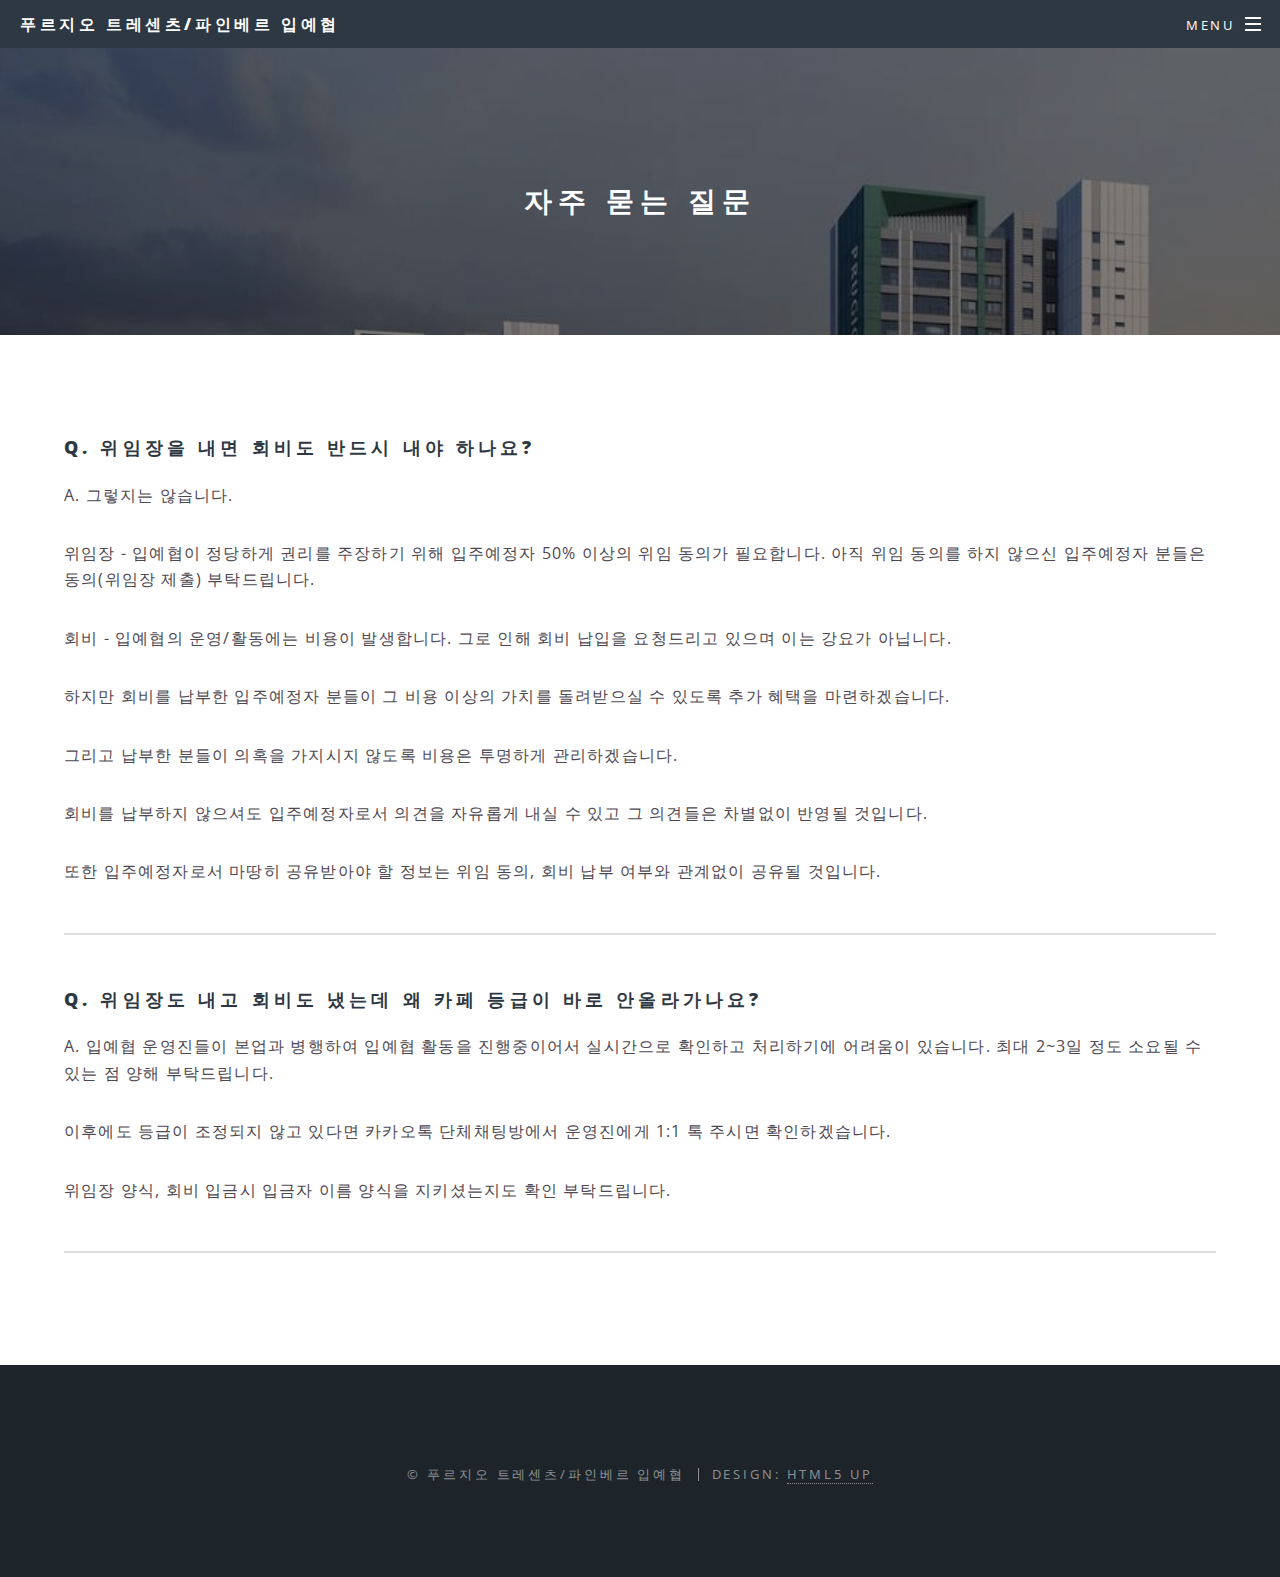
==== faq.html @ 4b7ea6e9 "Initial Commit" ====
<!DOCTYPE HTML>
<!--
	Spectral by HTML5 UP
	html5up.net | @ajlkn
	Free for personal and commercial use under the CCA 3.0 license (html5up.net/license)
-->
<html>
	<head>
		<title>자주 묻는 질문</title>
		<meta charset="utf-8" />
		<meta name="viewport" content="width=device-width, initial-scale=1, user-scalable=no" />
		<link rel="stylesheet" href="assets/css/main.css" />
		<noscript><link rel="stylesheet" href="assets/css/noscript.css" /></noscript>
	</head>
	<body class="is-preload">

		<!-- Page Wrapper -->
			<div id="page-wrapper">

				<!-- Header -->
					<header id="header">
						<h1><a href="index.html">푸르지오 트레센츠/파인베르 입예협</a></h1>
						<nav id="nav">
							<ul>
								<li class="special">
									<a href="#menu" class="menuToggle"><span>Menu</span></a>
									<div id="menu">
										<ul>
											<li><a href="index.html">Home</a></li>
											<li><a href="info.html">입주예정자협의회란?</a></li>
											<li><a href="faq.html">자주 묻는 질문</a></li>
											<li><a href="rules.html">회칙</a></li>
											<li><a href="index.html">뉴스</a></li>
											<li><a href="https://www.prugio.com/construction/construction.aspx" target="_blank" rel="noopener noreferrer">트레센츠 공사진척사항</a></li>
											<li><a href="https://www.prugio.com/construction/construction.aspx" target="_blank" rel="noopener noreferrer">파인베르 공사진척사항</a></li>
											<li><a href="outline.html">개요</a></li>
										</ul>
									</div>
								</li>
							</ul>
						</nav>
					</header>

				<!-- Main -->
					<article id="main">
						<header>
							<h2>자주 묻는 질문</h2>
						</header>
						<section class="wrapper style5">
							<div class="inner">

								<h3>Q. 위임장을 내면 회비도 반드시 내야 하나요?</h3>
								<p>A. 그렇지는 않습니다.</p>
								<p>위임장 - 입예협이 정당하게 권리를 주장하기 위해 입주예정자 50% 이상의 위임 동의가 필요합니다. 아직 위임 동의를 하지 않으신 입주예정자 분들은 동의(위임장 제출) 부탁드립니다.</p>
								<p>회비 - 입예협의 운영/활동에는 비용이 발생합니다. 그로 인해 회비 납입을 요청드리고 있으며 이는 강요가 아닙니다.</p>
								<p>하지만 회비를 납부한 입주예정자 분들이 그 비용 이상의 가치를 돌려받으실 수 있도록 추가 혜택을 마련하겠습니다.</p>
								<p>그리고 납부한 분들이 의혹을 가지시지 않도록 비용은 투명하게 관리하겠습니다.</p>
								<p>회비를 납부하지 않으셔도 입주예정자로서 의견을 자유롭게 내실 수 있고 그 의견들은 차별없이 반영될 것입니다.</p>
								<p>또한 입주예정자로서 마땅히 공유받아야 할 정보는 위임 동의, 회비 납부 여부와 관계없이 공유될 것입니다.</p>
								
								<hr/>

								<h3>Q. 위임장도 내고 회비도 냈는데 왜 카페 등급이 바로 안올라가나요?</h3>
								<p>A. 입예협 운영진들이 본업과 병행하여 입예협 활동을 진행중이어서 실시간으로 확인하고 처리하기에 어려움이 있습니다. 최대 2~3일 정도 소요될 수 있는 점 양해 부탁드립니다.</p>
								<p>이후에도 등급이 조정되지 않고 있다면 카카오톡 단체채팅방에서 운영진에게 1:1 톡 주시면 확인하겠습니다.</p>
								<p>위임장 양식, 회비 입금시 입금자 이름 양식을 지키셨는지도 확인 부탁드립니다.</p>

								<hr/>

							</div>
						</section>
					</article>

				<!-- Footer -->
					<footer id="footer">
						<ul class="copyright">
							<li>&copy; 푸르지오 트레센츠/파인베르 입예협</li><li>Design: <a href="http://html5up.net">HTML5 UP</a></li>
						</ul>
					</footer>

			</div>

		<!-- Scripts -->
			<script src="assets/js/jquery.min.js"></script>
			<script src="assets/js/jquery.scrollex.min.js"></script>
			<script src="assets/js/jquery.scrolly.min.js"></script>
			<script src="assets/js/browser.min.js"></script>
			<script src="assets/js/breakpoints.min.js"></script>
			<script src="assets/js/util.js"></script>
			<script src="assets/js/main.js"></script>

	</body>
</html>
---- assets/css/main.css ----
@import url(fontawesome-all.min.css);
@import url("https://fonts.googleapis.com/css?family=Open+Sans:400,400italic,600,600italic,800,800italic");

/*
	Spectral by HTML5 UP
	html5up.net | @ajlkn
	Free for personal and commercial use under the CCA 3.0 license (html5up.net/license)
*/

html, body, div, span, applet, object,
iframe, h1, h2, h3, h4, h5, h6, p, blockquote,
pre, a, abbr, acronym, address, big, cite,
code, del, dfn, em, img, ins, kbd, q, s, samp,
small, strike, strong, sub, sup, tt, var, b,
u, i, center, dl, dt, dd, ol, ul, li, fieldset,
form, label, legend, table, caption, tbody,
tfoot, thead, tr, th, td, article, aside,
canvas, details, embed, figure, figcaption,
footer, header, hgroup, menu, nav, output, ruby,
section, summary, time, mark, audio, video {
	margin: 0;
	padding: 0;
	border: 0;
	font-size: 100%;
	font: inherit;
	vertical-align: baseline;}

article, aside, details, figcaption, figure,
footer, header, hgroup, menu, nav, section {
	display: block;}

body {
	line-height: 1;
}

ol, ul {
	list-style: none;
}

blockquote, q {
	quotes: none;
}

	blockquote:before, blockquote:after, q:before, q:after {
		content: '';
		content: none;
	}

table {
	border-collapse: collapse;
	border-spacing: 0;
}

body {
	-webkit-text-size-adjust: none;
}

mark {
	background-color: transparent;
	color: inherit;
}

input::-moz-focus-inner {
	border: 0;
	padding: 0;
}

input, select, textarea {
	-moz-appearance: none;
	-webkit-appearance: none;
	-ms-appearance: none;
	appearance: none;
}

/* Basic */

	@-ms-viewport {
		width: device-width;
	}

	html {
		box-sizing: border-box;
	}

	*, *:before, *:after {
		box-sizing: inherit;
	}

	body {
		background: #2e3842;
	}

		body.is-preload *, body.is-preload *:before, body.is-preload *:after {
			-moz-animation: none !important;
			-webkit-animation: none !important;
			-ms-animation: none !important;
			animation: none !important;
			-moz-transition: none !important;
			-webkit-transition: none !important;
			-ms-transition: none !important;
			transition: none !important;
		}

	body, input, select, textarea {
		color: #fff;
		font-family: "Open Sans", Helvetica, sans-serif;
		font-size: 15pt;
		font-weight: 400;
		letter-spacing: 0.075em;
		line-height: 1.65em;
	}

		@media screen and (max-width: 1680px) {

			body, input, select, textarea {
				font-size: 13pt;
			}

		}

		@media screen and (max-width: 1280px) {

			body, input, select, textarea {
				font-size: 12pt;
			}

		}

		@media screen and (max-width: 736px) {

			body, input, select, textarea {
				font-size: 11pt;
				letter-spacing: 0.0375em;
			}

		}

	a {
		-moz-transition: color 0.2s ease, border-bottom-color 0.2s ease;
		-webkit-transition: color 0.2s ease, border-bottom-color 0.2s ease;
		-ms-transition: color 0.2s ease, border-bottom-color 0.2s ease;
		transition: color 0.2s ease, border-bottom-color 0.2s ease;
		border-bottom: dotted 1px;
		color: inherit;
		text-decoration: none;
	}

		a:hover {
			border-bottom-color: transparent;
		}

	strong, b {
		color: #fff;
		font-weight: 600;
	}

	em, i {
		font-style: italic;
	}

	p {
		margin: 0 0 2em 0;
	}

	h1, h2, h3, h4, h5, h6 {
		color: #fff;
		font-weight: 800;
		letter-spacing: 0.225em;
		line-height: 1em;
		margin: 0 0 1em 0;
		text-transform: uppercase;
	}

		h1 a, h2 a, h3 a, h4 a, h5 a, h6 a {
			color: inherit;
			text-decoration: none;
		}

	h2 {
		font-size: 1.35em;
		line-height: 1.75em;
	}

		@media screen and (max-width: 736px) {

			h2 {
				font-size: 1.1em;
				line-height: 1.65em;
			}

		}

	h3 {
		font-size: 1.15em;
		line-height: 1.75em;
	}

		@media screen and (max-width: 736px) {

			h3 {
				font-size: 1em;
				line-height: 1.65em;
			}

		}

	h4 {
		font-size: 1em;
		line-height: 1.5em;
	}

	h5 {
		font-size: 0.8em;
		line-height: 1.5em;
	}

	h6 {
		font-size: 0.7em;
		line-height: 1.5em;
	}

	sub {
		font-size: 0.8em;
		position: relative;
		top: 0.5em;
	}

	sup {
		font-size: 0.8em;
		position: relative;
		top: -0.5em;
	}

	hr {
		border: 0;
		border-bottom: solid 2px #fff;
		margin: 3em 0;
	}

		hr.major {
			margin: 4.5em 0;
		}

	blockquote {
		border-left: solid 4px #fff;
		font-style: italic;
		margin: 0 0 2em 0;
		padding: 0.5em 0 0.5em 2em;
	}

	code {
		background: rgba(144, 144, 144, 0.25);
		border-radius: 3px;
		font-family: "Courier New", monospace;
		font-size: 0.9em;
		letter-spacing: 0;
		margin: 0 0.25em;
		padding: 0.25em 0.65em;
	}

	pre {
		-webkit-overflow-scrolling: touch;
		font-family: "Courier New", monospace;
		font-size: 0.9em;
		margin: 0 0 2em 0;
	}

		pre code {
			display: block;
			line-height: 1.75em;
			padding: 1em 1.5em;
			overflow-x: auto;
		}

	.align-left {
		text-align: left;
	}

	.align-center {
		text-align: center;
	}

	.align-right {
		text-align: right;
	}

/* Row */

	.row {
		display: flex;
		flex-wrap: wrap;
		box-sizing: border-box;
		align-items: stretch;
	}

		.row > * {
			box-sizing: border-box;
		}

		.row.gtr-uniform > * > :last-child {
			margin-bottom: 0;
		}

		.row.aln-left {
			justify-content: flex-start;
		}

		.row.aln-center {
			justify-content: center;
		}

		.row.aln-right {
			justify-content: flex-end;
		}

		.row.aln-top {
			align-items: flex-start;
		}

		.row.aln-middle {
			align-items: center;
		}

		.row.aln-bottom {
			align-items: flex-end;
		}

		.row > .imp {
			order: -1;
		}

		.row > .col-1 {
			width: 8.33333%;
		}

		.row > .off-1 {
			margin-left: 8.33333%;
		}

		.row > .col-2 {
			width: 16.66667%;
		}

		.row > .off-2 {
			margin-left: 16.66667%;
		}

		.row > .col-3 {
			width: 25%;
		}

		.row > .off-3 {
			margin-left: 25%;
		}

		.row > .col-4 {
			width: 33.33333%;
		}

		.row > .off-4 {
			margin-left: 33.33333%;
		}

		.row > .col-5 {
			width: 41.66667%;
		}

		.row > .off-5 {
			margin-left: 41.66667%;
		}

		.row > .col-6 {
			width: 50%;
		}

		.row > .off-6 {
			margin-left: 50%;
		}

		.row > .col-7 {
			width: 58.33333%;
		}

		.row > .off-7 {
			margin-left: 58.33333%;
		}

		.row > .col-8 {
			width: 66.66667%;
		}

		.row > .off-8 {
			margin-left: 66.66667%;
		}

		.row > .col-9 {
			width: 75%;
		}

		.row > .off-9 {
			margin-left: 75%;
		}

		.row > .col-10 {
			width: 83.33333%;
		}

		.row > .off-10 {
			margin-left: 83.33333%;
		}

		.row > .col-11 {
			width: 91.66667%;
		}

		.row > .off-11 {
			margin-left: 91.66667%;
		}

		.row > .col-12 {
			width: 100%;
		}

		.row > .off-12 {
			margin-left: 100%;
		}

		.row.gtr-0 {
			margin-top: 0;
			margin-left: 0em;
		}

			.row.gtr-0 > * {
				padding: 0 0 0 0em;
			}

			.row.gtr-0.gtr-uniform {
				margin-top: 0em;
			}

				.row.gtr-0.gtr-uniform > * {
					padding-top: 0em;
				}

		.row.gtr-25 {
			margin-top: 0;
			margin-left: -0.375em;
		}

			.row.gtr-25 > * {
				padding: 0 0 0 0.375em;
			}

			.row.gtr-25.gtr-uniform {
				margin-top: -0.375em;
			}

				.row.gtr-25.gtr-uniform > * {
					padding-top: 0.375em;
				}

		.row.gtr-50 {
			margin-top: 0;
			margin-left: -0.75em;
		}

			.row.gtr-50 > * {
				padding: 0 0 0 0.75em;
			}

			.row.gtr-50.gtr-uniform {
				margin-top: -0.75em;
			}

				.row.gtr-50.gtr-uniform > * {
					padding-top: 0.75em;
				}

		.row {
			margin-top: 0;
			margin-left: -1.5em;
		}

			.row > * {
				padding: 0 0 0 1.5em;
			}

			.row.gtr-uniform {
				margin-top: -1.5em;
			}

				.row.gtr-uniform > * {
					padding-top: 1.5em;
				}

		.row.gtr-150 {
			margin-top: 0;
			margin-left: -2.25em;
		}

			.row.gtr-150 > * {
				padding: 0 0 0 2.25em;
			}

			.row.gtr-150.gtr-uniform {
				margin-top: -2.25em;
			}

				.row.gtr-150.gtr-uniform > * {
					padding-top: 2.25em;
				}

		.row.gtr-200 {
			margin-top: 0;
			margin-left: -3em;
		}

			.row.gtr-200 > * {
				padding: 0 0 0 3em;
			}

			.row.gtr-200.gtr-uniform {
				margin-top: -3em;
			}

				.row.gtr-200.gtr-uniform > * {
					padding-top: 3em;
				}

		@media screen and (max-width: 1680px) {

			.row {
				display: flex;
				flex-wrap: wrap;
				box-sizing: border-box;
				align-items: stretch;
			}

				.row > * {
					box-sizing: border-box;
				}

				.row.gtr-uniform > * > :last-child {
					margin-bottom: 0;
				}

				.row.aln-left {
					justify-content: flex-start;
				}

				.row.aln-center {
					justify-content: center;
				}

				.row.aln-right {
					justify-content: flex-end;
				}

				.row.aln-top {
					align-items: flex-start;
				}

				.row.aln-middle {
					align-items: center;
				}

				.row.aln-bottom {
					align-items: flex-end;
				}

				.row > .imp-xlarge {
					order: -1;
				}

				.row > .col-1-xlarge {
					width: 8.33333%;
				}

				.row > .off-1-xlarge {
					margin-left: 8.33333%;
				}

				.row > .col-2-xlarge {
					width: 16.66667%;
				}

				.row > .off-2-xlarge {
					margin-left: 16.66667%;
				}

				.row > .col-3-xlarge {
					width: 25%;
				}

				.row > .off-3-xlarge {
					margin-left: 25%;
				}

				.row > .col-4-xlarge {
					width: 33.33333%;
				}

				.row > .off-4-xlarge {
					margin-left: 33.33333%;
				}

				.row > .col-5-xlarge {
					width: 41.66667%;
				}

				.row > .off-5-xlarge {
					margin-left: 41.66667%;
				}

				.row > .col-6-xlarge {
					width: 50%;
				}

				.row > .off-6-xlarge {
					margin-left: 50%;
				}

				.row > .col-7-xlarge {
					width: 58.33333%;
				}

				.row > .off-7-xlarge {
					margin-left: 58.33333%;
				}

				.row > .col-8-xlarge {
					width: 66.66667%;
				}

				.row > .off-8-xlarge {
					margin-left: 66.66667%;
				}

				.row > .col-9-xlarge {
					width: 75%;
				}

				.row > .off-9-xlarge {
					margin-left: 75%;
				}

				.row > .col-10-xlarge {
					width: 83.33333%;
				}

				.row > .off-10-xlarge {
					margin-left: 83.33333%;
				}

				.row > .col-11-xlarge {
					width: 91.66667%;
				}

				.row > .off-11-xlarge {
					margin-left: 91.66667%;
				}

				.row > .col-12-xlarge {
					width: 100%;
				}

				.row > .off-12-xlarge {
					margin-left: 100%;
				}

				.row.gtr-0 {
					margin-top: 0;
					margin-left: 0em;
				}

					.row.gtr-0 > * {
						padding: 0 0 0 0em;
					}

					.row.gtr-0.gtr-uniform {
						margin-top: 0em;
					}

						.row.gtr-0.gtr-uniform > * {
							padding-top: 0em;
						}

				.row.gtr-25 {
					margin-top: 0;
					margin-left: -0.375em;
				}

					.row.gtr-25 > * {
						padding: 0 0 0 0.375em;
					}

					.row.gtr-25.gtr-uniform {
						margin-top: -0.375em;
					}

						.row.gtr-25.gtr-uniform > * {
							padding-top: 0.375em;
						}

				.row.gtr-50 {
					margin-top: 0;
					margin-left: -0.75em;
				}

					.row.gtr-50 > * {
						padding: 0 0 0 0.75em;
					}

					.row.gtr-50.gtr-uniform {
						margin-top: -0.75em;
					}

						.row.gtr-50.gtr-uniform > * {
							padding-top: 0.75em;
						}

				.row {
					margin-top: 0;
					margin-left: -1.5em;
				}

					.row > * {
						padding: 0 0 0 1.5em;
					}

					.row.gtr-uniform {
						margin-top: -1.5em;
					}

						.row.gtr-uniform > * {
							padding-top: 1.5em;
						}

				.row.gtr-150 {
					margin-top: 0;
					margin-left: -2.25em;
				}

					.row.gtr-150 > * {
						padding: 0 0 0 2.25em;
					}

					.row.gtr-150.gtr-uniform {
						margin-top: -2.25em;
					}

						.row.gtr-150.gtr-uniform > * {
							padding-top: 2.25em;
						}

				.row.gtr-200 {
					margin-top: 0;
					margin-left: -3em;
				}

					.row.gtr-200 > * {
						padding: 0 0 0 3em;
					}

					.row.gtr-200.gtr-uniform {
						margin-top: -3em;
					}

						.row.gtr-200.gtr-uniform > * {
							padding-top: 3em;
						}

		}

		@media screen and (max-width: 1280px) {

			.row {
				display: flex;
				flex-wrap: wrap;
				box-sizing: border-box;
				align-items: stretch;
			}

				.row > * {
					box-sizing: border-box;
				}

				.row.gtr-uniform > * > :last-child {
					margin-bottom: 0;
				}

				.row.aln-left {
					justify-content: flex-start;
				}

				.row.aln-center {
					justify-content: center;
				}

				.row.aln-right {
					justify-content: flex-end;
				}

				.row.aln-top {
					align-items: flex-start;
				}

				.row.aln-middle {
					align-items: center;
				}

				.row.aln-bottom {
					align-items: flex-end;
				}

				.row > .imp-large {
					order: -1;
				}

				.row > .col-1-large {
					width: 8.33333%;
				}

				.row > .off-1-large {
					margin-left: 8.33333%;
				}

				.row > .col-2-large {
					width: 16.66667%;
				}

				.row > .off-2-large {
					margin-left: 16.66667%;
				}

				.row > .col-3-large {
					width: 25%;
				}

				.row > .off-3-large {
					margin-left: 25%;
				}

				.row > .col-4-large {
					width: 33.33333%;
				}

				.row > .off-4-large {
					margin-left: 33.33333%;
				}

				.row > .col-5-large {
					width: 41.66667%;
				}

				.row > .off-5-large {
					margin-left: 41.66667%;
				}

				.row > .col-6-large {
					width: 50%;
				}

				.row > .off-6-large {
					margin-left: 50%;
				}

				.row > .col-7-large {
					width: 58.33333%;
				}

				.row > .off-7-large {
					margin-left: 58.33333%;
				}

				.row > .col-8-large {
					width: 66.66667%;
				}

				.row > .off-8-large {
					margin-left: 66.66667%;
				}

				.row > .col-9-large {
					width: 75%;
				}

				.row > .off-9-large {
					margin-left: 75%;
				}

				.row > .col-10-large {
					width: 83.33333%;
				}

				.row > .off-10-large {
					margin-left: 83.33333%;
				}

				.row > .col-11-large {
					width: 91.66667%;
				}

				.row > .off-11-large {
					margin-left: 91.66667%;
				}

				.row > .col-12-large {
					width: 100%;
				}

				.row > .off-12-large {
					margin-left: 100%;
				}

				.row.gtr-0 {
					margin-top: 0;
					margin-left: 0em;
				}

					.row.gtr-0 > * {
						padding: 0 0 0 0em;
					}

					.row.gtr-0.gtr-uniform {
						margin-top: 0em;
					}

						.row.gtr-0.gtr-uniform > * {
							padding-top: 0em;
						}

				.row.gtr-25 {
					margin-top: 0;
					margin-left: -0.375em;
				}

					.row.gtr-25 > * {
						padding: 0 0 0 0.375em;
					}

					.row.gtr-25.gtr-uniform {
						margin-top: -0.375em;
					}

						.row.gtr-25.gtr-uniform > * {
							padding-top: 0.375em;
						}

				.row.gtr-50 {
					margin-top: 0;
					margin-left: -0.75em;
				}

					.row.gtr-50 > * {
						padding: 0 0 0 0.75em;
					}

					.row.gtr-50.gtr-uniform {
						margin-top: -0.75em;
					}

						.row.gtr-50.gtr-uniform > * {
							padding-top: 0.75em;
						}

				.row {
					margin-top: 0;
					margin-left: -1.5em;
				}

					.row > * {
						padding: 0 0 0 1.5em;
					}

					.row.gtr-uniform {
						margin-top: -1.5em;
					}

						.row.gtr-uniform > * {
							padding-top: 1.5em;
						}

				.row.gtr-150 {
					margin-top: 0;
					margin-left: -2.25em;
				}

					.row.gtr-150 > * {
						padding: 0 0 0 2.25em;
					}

					.row.gtr-150.gtr-uniform {
						margin-top: -2.25em;
					}

						.row.gtr-150.gtr-uniform > * {
							padding-top: 2.25em;
						}

				.row.gtr-200 {
					margin-top: 0;
					margin-left: -3em;
				}

					.row.gtr-200 > * {
						padding: 0 0 0 3em;
					}

					.row.gtr-200.gtr-uniform {
						margin-top: -3em;
					}

						.row.gtr-200.gtr-uniform > * {
							padding-top: 3em;
						}

		}

		@media screen and (max-width: 980px) {

			.row {
				display: flex;
				flex-wrap: wrap;
				box-sizing: border-box;
				align-items: stretch;
			}

				.row > * {
					box-sizing: border-box;
				}

				.row.gtr-uniform > * > :last-child {
					margin-bottom: 0;
				}

				.row.aln-left {
					justify-content: flex-start;
				}

				.row.aln-center {
					justify-content: center;
				}

				.row.aln-right {
					justify-content: flex-end;
				}

				.row.aln-top {
					align-items: flex-start;
				}

				.row.aln-middle {
					align-items: center;
				}

				.row.aln-bottom {
					align-items: flex-end;
				}

				.row > .imp-medium {
					order: -1;
				}

				.row > .col-1-medium {
					width: 8.33333%;
				}

				.row > .off-1-medium {
					margin-left: 8.33333%;
				}

				.row > .col-2-medium {
					width: 16.66667%;
				}

				.row > .off-2-medium {
					margin-left: 16.66667%;
				}

				.row > .col-3-medium {
					width: 25%;
				}

				.row > .off-3-medium {
					margin-left: 25%;
				}

				.row > .col-4-medium {
					width: 33.33333%;
				}

				.row > .off-4-medium {
					margin-left: 33.33333%;
				}

				.row > .col-5-medium {
					width: 41.66667%;
				}

				.row > .off-5-medium {
					margin-left: 41.66667%;
				}

				.row > .col-6-medium {
					width: 50%;
				}

				.row > .off-6-medium {
					margin-left: 50%;
				}

				.row > .col-7-medium {
					width: 58.33333%;
				}

				.row > .off-7-medium {
					margin-left: 58.33333%;
				}

				.row > .col-8-medium {
					width: 66.66667%;
				}

				.row > .off-8-medium {
					margin-left: 66.66667%;
				}

				.row > .col-9-medium {
					width: 75%;
				}

				.row > .off-9-medium {
					margin-left: 75%;
				}

				.row > .col-10-medium {
					width: 83.33333%;
				}

				.row > .off-10-medium {
					margin-left: 83.33333%;
				}

				.row > .col-11-medium {
					width: 91.66667%;
				}

				.row > .off-11-medium {
					margin-left: 91.66667%;
				}

				.row > .col-12-medium {
					width: 100%;
				}

				.row > .off-12-medium {
					margin-left: 100%;
				}

				.row.gtr-0 {
					margin-top: 0;
					margin-left: 0em;
				}

					.row.gtr-0 > * {
						padding: 0 0 0 0em;
					}

					.row.gtr-0.gtr-uniform {
						margin-top: 0em;
					}

						.row.gtr-0.gtr-uniform > * {
							padding-top: 0em;
						}

				.row.gtr-25 {
					margin-top: 0;
					margin-left: -0.375em;
				}

					.row.gtr-25 > * {
						padding: 0 0 0 0.375em;
					}

					.row.gtr-25.gtr-uniform {
						margin-top: -0.375em;
					}

						.row.gtr-25.gtr-uniform > * {
							padding-top: 0.375em;
						}

				.row.gtr-50 {
					margin-top: 0;
					margin-left: -0.75em;
				}

					.row.gtr-50 > * {
						padding: 0 0 0 0.75em;
					}

					.row.gtr-50.gtr-uniform {
						margin-top: -0.75em;
					}

						.row.gtr-50.gtr-uniform > * {
							padding-top: 0.75em;
						}

				.row {
					margin-top: 0;
					margin-left: -1.5em;
				}

					.row > * {
						padding: 0 0 0 1.5em;
					}

					.row.gtr-uniform {
						margin-top: -1.5em;
					}

						.row.gtr-uniform > * {
							padding-top: 1.5em;
						}

				.row.gtr-150 {
					margin-top: 0;
					margin-left: -2.25em;
				}

					.row.gtr-150 > * {
						padding: 0 0 0 2.25em;
					}

					.row.gtr-150.gtr-uniform {
						margin-top: -2.25em;
					}

						.row.gtr-150.gtr-uniform > * {
							padding-top: 2.25em;
						}

				.row.gtr-200 {
					margin-top: 0;
					margin-left: -3em;
				}

					.row.gtr-200 > * {
						padding: 0 0 0 3em;
					}

					.row.gtr-200.gtr-uniform {
						margin-top: -3em;
					}

						.row.gtr-200.gtr-uniform > * {
							padding-top: 3em;
						}

		}

		@media screen and (max-width: 736px) {

			.row {
				display: flex;
				flex-wrap: wrap;
				box-sizing: border-box;
				align-items: stretch;
			}

				.row > * {
					box-sizing: border-box;
				}

				.row.gtr-uniform > * > :last-child {
					margin-bottom: 0;
				}

				.row.aln-left {
					justify-content: flex-start;
				}

				.row.aln-center {
					justify-content: center;
				}

				.row.aln-right {
					justify-content: flex-end;
				}

				.row.aln-top {
					align-items: flex-start;
				}

				.row.aln-middle {
					align-items: center;
				}

				.row.aln-bottom {
					align-items: flex-end;
				}

				.row > .imp-small {
					order: -1;
				}

				.row > .col-1-small {
					width: 8.33333%;
				}

				.row > .off-1-small {
					margin-left: 8.33333%;
				}

				.row > .col-2-small {
					width: 16.66667%;
				}

				.row > .off-2-small {
					margin-left: 16.66667%;
				}

				.row > .col-3-small {
					width: 25%;
				}

				.row > .off-3-small {
					margin-left: 25%;
				}

				.row > .col-4-small {
					width: 33.33333%;
				}

				.row > .off-4-small {
					margin-left: 33.33333%;
				}

				.row > .col-5-small {
					width: 41.66667%;
				}

				.row > .off-5-small {
					margin-left: 41.66667%;
				}

				.row > .col-6-small {
					width: 50%;
				}

				.row > .off-6-small {
					margin-left: 50%;
				}

				.row > .col-7-small {
					width: 58.33333%;
				}

				.row > .off-7-small {
					margin-left: 58.33333%;
				}

				.row > .col-8-small {
					width: 66.66667%;
				}

				.row > .off-8-small {
					margin-left: 66.66667%;
				}

				.row > .col-9-small {
					width: 75%;
				}

				.row > .off-9-small {
					margin-left: 75%;
				}

				.row > .col-10-small {
					width: 83.33333%;
				}

				.row > .off-10-small {
					margin-left: 83.33333%;
				}

				.row > .col-11-small {
					width: 91.66667%;
				}

				.row > .off-11-small {
					margin-left: 91.66667%;
				}

				.row > .col-12-small {
					width: 100%;
				}

				.row > .off-12-small {
					margin-left: 100%;
				}

				.row.gtr-0 {
					margin-top: 0;
					margin-left: 0em;
				}

					.row.gtr-0 > * {
						padding: 0 0 0 0em;
					}

					.row.gtr-0.gtr-uniform {
						margin-top: 0em;
					}

						.row.gtr-0.gtr-uniform > * {
							padding-top: 0em;
						}

				.row.gtr-25 {
					margin-top: 0;
					margin-left: -0.375em;
				}

					.row.gtr-25 > * {
						padding: 0 0 0 0.375em;
					}

					.row.gtr-25.gtr-uniform {
						margin-top: -0.375em;
					}

						.row.gtr-25.gtr-uniform > * {
							padding-top: 0.375em;
						}

				.row.gtr-50 {
					margin-top: 0;
					margin-left: -0.75em;
				}

					.row.gtr-50 > * {
						padding: 0 0 0 0.75em;
					}

					.row.gtr-50.gtr-uniform {
						margin-top: -0.75em;
					}

						.row.gtr-50.gtr-uniform > * {
							padding-top: 0.75em;
						}

				.row {
					margin-top: 0;
					margin-left: -1.5em;
				}

					.row > * {
						padding: 0 0 0 1.5em;
					}

					.row.gtr-uniform {
						margin-top: -1.5em;
					}

						.row.gtr-uniform > * {
							padding-top: 1.5em;
						}

				.row.gtr-150 {
					margin-top: 0;
					margin-left: -2.25em;
				}

					.row.gtr-150 > * {
						padding: 0 0 0 2.25em;
					}

					.row.gtr-150.gtr-uniform {
						margin-top: -2.25em;
					}

						.row.gtr-150.gtr-uniform > * {
							padding-top: 2.25em;
						}

				.row.gtr-200 {
					margin-top: 0;
					margin-left: -3em;
				}

					.row.gtr-200 > * {
						padding: 0 0 0 3em;
					}

					.row.gtr-200.gtr-uniform {
						margin-top: -3em;
					}

						.row.gtr-200.gtr-uniform > * {
							padding-top: 3em;
						}

		}

		@media screen and (max-width: 480px) {

			.row {
				display: flex;
				flex-wrap: wrap;
				box-sizing: border-box;
				align-items: stretch;
			}

				.row > * {
					box-sizing: border-box;
				}

				.row.gtr-uniform > * > :last-child {
					margin-bottom: 0;
				}

				.row.aln-left {
					justify-content: flex-start;
				}

				.row.aln-center {
					justify-content: center;
				}

				.row.aln-right {
					justify-content: flex-end;
				}

				.row.aln-top {
					align-items: flex-start;
				}

				.row.aln-middle {
					align-items: center;
				}

				.row.aln-bottom {
					align-items: flex-end;
				}

				.row > .imp-xsmall {
					order: -1;
				}

				.row > .col-1-xsmall {
					width: 8.33333%;
				}

				.row > .off-1-xsmall {
					margin-left: 8.33333%;
				}

				.row > .col-2-xsmall {
					width: 16.66667%;
				}

				.row > .off-2-xsmall {
					margin-left: 16.66667%;
				}

				.row > .col-3-xsmall {
					width: 25%;
				}

				.row > .off-3-xsmall {
					margin-left: 25%;
				}

				.row > .col-4-xsmall {
					width: 33.33333%;
				}

				.row > .off-4-xsmall {
					margin-left: 33.33333%;
				}

				.row > .col-5-xsmall {
					width: 41.66667%;
				}

				.row > .off-5-xsmall {
					margin-left: 41.66667%;
				}

				.row > .col-6-xsmall {
					width: 50%;
				}

				.row > .off-6-xsmall {
					margin-left: 50%;
				}

				.row > .col-7-xsmall {
					width: 58.33333%;
				}

				.row > .off-7-xsmall {
					margin-left: 58.33333%;
				}

				.row > .col-8-xsmall {
					width: 66.66667%;
				}

				.row > .off-8-xsmall {
					margin-left: 66.66667%;
				}

				.row > .col-9-xsmall {
					width: 75%;
				}

				.row > .off-9-xsmall {
					margin-left: 75%;
				}

				.row > .col-10-xsmall {
					width: 83.33333%;
				}

				.row > .off-10-xsmall {
					margin-left: 83.33333%;
				}

				.row > .col-11-xsmall {
					width: 91.66667%;
				}

				.row > .off-11-xsmall {
					margin-left: 91.66667%;
				}

				.row > .col-12-xsmall {
					width: 100%;
				}

				.row > .off-12-xsmall {
					margin-left: 100%;
				}

				.row.gtr-0 {
					margin-top: 0;
					margin-left: 0em;
				}

					.row.gtr-0 > * {
						padding: 0 0 0 0em;
					}

					.row.gtr-0.gtr-uniform {
						margin-top: 0em;
					}

						.row.gtr-0.gtr-uniform > * {
							padding-top: 0em;
						}

				.row.gtr-25 {
					margin-top: 0;
					margin-left: -0.375em;
				}

					.row.gtr-25 > * {
						padding: 0 0 0 0.375em;
					}

					.row.gtr-25.gtr-uniform {
						margin-top: -0.375em;
					}

						.row.gtr-25.gtr-uniform > * {
							padding-top: 0.375em;
						}

				.row.gtr-50 {
					margin-top: 0;
					margin-left: -0.75em;
				}

					.row.gtr-50 > * {
						padding: 0 0 0 0.75em;
					}

					.row.gtr-50.gtr-uniform {
						margin-top: -0.75em;
					}

						.row.gtr-50.gtr-uniform > * {
							padding-top: 0.75em;
						}

				.row {
					margin-top: 0;
					margin-left: -1.5em;
				}

					.row > * {
						padding: 0 0 0 1.5em;
					}

					.row.gtr-uniform {
						margin-top: -1.5em;
					}

						.row.gtr-uniform > * {
							padding-top: 1.5em;
						}

				.row.gtr-150 {
					margin-top: 0;
					margin-left: -2.25em;
				}

					.row.gtr-150 > * {
						padding: 0 0 0 2.25em;
					}

					.row.gtr-150.gtr-uniform {
						margin-top: -2.25em;
					}

						.row.gtr-150.gtr-uniform > * {
							padding-top: 2.25em;
						}

				.row.gtr-200 {
					margin-top: 0;
					margin-left: -3em;
				}

					.row.gtr-200 > * {
						padding: 0 0 0 3em;
					}

					.row.gtr-200.gtr-uniform {
						margin-top: -3em;
					}

						.row.gtr-200.gtr-uniform > * {
							padding-top: 3em;
						}

		}

/* Section/Article */

	section.special, article.special {
		text-align: center;
	}

	header p {
		color: rgba(255, 255, 255, 0.5);
		position: relative;
		top: -0.25em;
	}

	header h3 + p {
		font-size: 1.1em;
	}

	header h4 + p,
	header h5 + p,
	header h6 + p {
		font-size: 0.9em;
	}

	header.major {
		margin: 0 0 3.5em 0;
	}

		header.major h2, header.major h3, header.major h4, header.major h5, header.major h6 {
			border-bottom: solid 2px #fff;
			display: inline-block;
			padding-bottom: 1em;
			position: relative;
		}

			header.major h2:after, header.major h3:after, header.major h4:after, header.major h5:after, header.major h6:after {
				content: '';
				display: block;
				height: 1px;
			}

		header.major p {
			color: #fff;
			top: 0;
		}

		@media screen and (max-width: 736px) {

			header.major {
				margin: 0 0 2em 0;
			}

		}
/*
	@media screen and (max-width: 980px) {

		header br {
			display: none;
		}

	}
*/
/* Form */

	form {
		margin: 0 0 2em 0;
	}

	label {
		color: #fff;
		display: block;
		font-size: 0.9em;
		font-weight: 600;
		margin: 0 0 1em 0;
	}

	input[type="text"],
	input[type="password"],
	input[type="email"],
	select,
	textarea {
		-moz-appearance: none;
		-webkit-appearance: none;
		-ms-appearance: none;
		appearance: none;
		background-color: rgba(144, 144, 144, 0.25);
		border-radius: 3px;
		border: none;
		color: inherit;
		display: block;
		outline: 0;
		padding: 0 1em;
		text-decoration: none;
		width: 100%;
	}

		input[type="text"]:invalid,
		input[type="password"]:invalid,
		input[type="email"]:invalid,
		select:invalid,
		textarea:invalid {
			box-shadow: none;
		}

		input[type="text"]:focus,
		input[type="password"]:focus,
		input[type="email"]:focus,
		select:focus,
		textarea:focus {
			box-shadow: 0 0 0 2px #21b2a6;
		}

	select {
		background-size: 1.25em;
		background-repeat: no-repeat;
		background-position: calc(100% - 1em) center;
		height: 2.75em;
		padding-right: 2.75em;
		text-overflow: ellipsis;
	}

		select:focus::-ms-value {
			background-color: transparent;
		}

		select::-ms-expand {
			display: none;
		}

	input[type="text"],
	input[type="password"],
	input[type="email"],
	select {
		height: 2.75em;
	}

	textarea {
		padding: 0.75em 1em;
	}

	input[type="checkbox"],
	input[type="radio"] {
		-moz-appearance: none;
		-webkit-appearance: none;
		-ms-appearance: none;
		appearance: none;
		display: block;
		float: left;
		margin-right: -2em;
		opacity: 0;
		width: 1em;
		z-index: -1;
	}

		input[type="checkbox"] + label,
		input[type="radio"] + label {
			text-decoration: none;
			color: #fff;
			cursor: pointer;
			display: inline-block;
			font-size: 1em;
			font-weight: 400;
			padding-left: 2.4em;
			padding-right: 0.75em;
			position: relative;
		}

			input[type="checkbox"] + label:before,
			input[type="radio"] + label:before {
				-moz-osx-font-smoothing: grayscale;
				-webkit-font-smoothing: antialiased;
				display: inline-block;
				font-style: normal;
				font-variant: normal;
				text-rendering: auto;
				line-height: 1;
				text-transform: none !important;
				font-family: 'Font Awesome 5 Free';
				font-weight: 900;
			}

			input[type="checkbox"] + label:before,
			input[type="radio"] + label:before {
				background: rgba(144, 144, 144, 0.25);
				border-radius: 3px;
				content: '';
				display: inline-block;
				font-size: 0.8em;
				height: 2.0625em;
				left: 0;
				line-height: 2.0625em;
				position: absolute;
				text-align: center;
				top: 0;
				width: 2.0625em;
			}

		input[type="checkbox"]:checked + label:before,
		input[type="radio"]:checked + label:before {
			background: #2e3842;
			color: #fff;
			content: '\f00c';
		}

		input[type="checkbox"]:focus + label:before,
		input[type="radio"]:focus + label:before {
			box-shadow: 0 0 0 2px #21b2a6;
		}

	input[type="checkbox"] + label:before {
		border-radius: 3px;
	}

	input[type="radio"] + label:before {
		border-radius: 100%;
	}

	::-webkit-input-placeholder {
		color: rgba(255, 255, 255, 0.5) !important;
		opacity: 1.0;
	}

	:-moz-placeholder {
		color: rgba(255, 255, 255, 0.5) !important;
		opacity: 1.0;
	}

	::-moz-placeholder {
		color: rgba(255, 255, 255, 0.5) !important;
		opacity: 1.0;
	}

	:-ms-input-placeholder {
		color: rgba(255, 255, 255, 0.5) !important;
		opacity: 1.0;
	}

/* Box */

	.box {
		border-radius: 3px;
		border: solid 2px #fff;
		margin-bottom: 2em;
		padding: 1.5em;
	}

		.box > :last-child,
		.box > :last-child > :last-child,
		.box > :last-child > :last-child > :last-child {
			margin-bottom: 0;
		}

		.box.alt {
			border: 0;
			border-radius: 0;
			padding: 0;
		}

/* Icon */

	.icon {
		text-decoration: none;
		border-bottom: none;
		position: relative;
	}

		.icon:before {
			-moz-osx-font-smoothing: grayscale;
			-webkit-font-smoothing: antialiased;
			display: inline-block;
			font-style: normal;
			font-variant: normal;
			text-rendering: auto;
			line-height: 1;
			text-transform: none !important;
			font-family: 'Font Awesome 5 Free';
			font-weight: 400;
		}

		.icon > .label {
			display: none;
		}

		.icon:before {
			line-height: inherit;
		}

		.icon.solid:before {
			font-weight: 900;
		}

		.icon.brands:before {
			font-family: 'Font Awesome 5 Brands';
		}

		.icon.major {
			border-radius: 15px;
			display: inline-block;
			font-size: 1.35em;
			height: calc(3em + 2px);
			line-height: 3em;
			text-align: center;
			width: calc(3em + 2px);
		}

			.icon.major:before {
				display: inline-block;
				font-size: 1.5em;
			}

			@media screen and (max-width: 736px) {

				.icon.major {
					font-size: 1em;
				}

			}

		.icon.style1 {
			color: #00ffcc;
		}

		.icon.style2 {
			color: #00f0ff;
		}

		.icon.style3 {
			color: #76ddff;
		}

/* Image */

	.image {
		border-radius: 3px;
		border: 0;
		display: inline-block;
		position: relative;
	}

		.image img {
			border-radius: 3px;
			display: block;
		}

		.image.left {
			float: left;
			margin: 0 2em 2em 0;
			top: 0.25em;
		}

		.image.right {
			float: right;
			margin: 0 0 2em 2em;
			top: 0.25em;
		}

		.image.left, .image.right {
			max-width: 40%;
		}

			.image.left img, .image.right img {
				width: 100%;
			}

		.image.fit {
			display: block;
			margin: 0 0 2em 0;
			width: 100%;
		}

			.image.fit img {
				width: 100%;
			}

/* List */

	ol {
		list-style: decimal;
		margin: 0 0 2em 0;
		padding-left: 1.25em;
	}

		ol li {
			padding-left: 0.25em;
		}

	ul {
		list-style: disc;
		margin: 0 0 2em 0;
		padding-left: 1em;
	}

		ul li {
			padding-left: 0.5em;
		}

		ul.alt {
			list-style: none;
			padding-left: 0;
		}

			ul.alt li {
				border-top: solid 1px #fff;
				padding: 0.5em 0;
			}

				ul.alt li:first-child {
					border-top: 0;
					padding-top: 0;
				}

	dl {
		margin: 0 0 2em 0;
	}

/* Actions */

	ul.actions {
		display: -moz-flex;
		display: -webkit-flex;
		display: -ms-flex;
		display: flex;
		cursor: default;
		list-style: none;
		margin-left: -1em;
		padding-left: 0;
	}

		ul.actions li {
			padding: 0 0 0 1em;
			vertical-align: middle;
		}

		ul.actions.special {
			-moz-justify-content: center;
			-webkit-justify-content: center;
			-ms-justify-content: center;
			justify-content: center;
			width: 100%;
			margin-left: 0;
		}

			ul.actions.special li:first-child {
				padding-left: 0;
			}

		ul.actions.stacked {
			-moz-flex-direction: column;
			-webkit-flex-direction: column;
			-ms-flex-direction: column;
			flex-direction: column;
			margin-left: 0;
		}

			ul.actions.stacked li {
				padding: 1em 0 0 0;
			}

				ul.actions.stacked li:first-child {
					padding-top: 0;
				}

		ul.actions.fit {
			width: calc(100% + 1em);
		}

			ul.actions.fit li {
				-moz-flex-grow: 1;
				-webkit-flex-grow: 1;
				-ms-flex-grow: 1;
				flex-grow: 1;
				-moz-flex-shrink: 1;
				-webkit-flex-shrink: 1;
				-ms-flex-shrink: 1;
				flex-shrink: 1;
				width: 100%;
			}

				ul.actions.fit li > * {
					width: 100%;
				}

			ul.actions.fit.stacked {
				width: 100%;
			}

		@media screen and (max-width: 480px) {

			ul.actions:not(.fixed) {
				-moz-flex-direction: column;
				-webkit-flex-direction: column;
				-ms-flex-direction: column;
				flex-direction: column;
				margin-left: 0;
				width: 100% !important;
			}

				ul.actions:not(.fixed) li {
					-moz-flex-grow: 1;
					-webkit-flex-grow: 1;
					-ms-flex-grow: 1;
					flex-grow: 1;
					-moz-flex-shrink: 1;
					-webkit-flex-shrink: 1;
					-ms-flex-shrink: 1;
					flex-shrink: 1;
					padding: 1em 0 0 0;
					text-align: center;
					width: 100%;
				}

					ul.actions:not(.fixed) li > * {
						width: 100%;
					}

					ul.actions:not(.fixed) li:first-child {
						padding-top: 0;
					}

					ul.actions:not(.fixed) li input[type="submit"],
					ul.actions:not(.fixed) li input[type="reset"],
					ul.actions:not(.fixed) li input[type="button"],
					ul.actions:not(.fixed) li button,
					ul.actions:not(.fixed) li .button {
						width: 100%;
					}

						ul.actions:not(.fixed) li input[type="submit"].icon:before,
						ul.actions:not(.fixed) li input[type="reset"].icon:before,
						ul.actions:not(.fixed) li input[type="button"].icon:before,
						ul.actions:not(.fixed) li button.icon:before,
						ul.actions:not(.fixed) li .button.icon:before {
							margin-left: -0.5em;
						}

		}

/* Icons */

	ul.icons {
		cursor: default;
		list-style: none;
		padding-left: 0;
	}

		ul.icons li {
			display: inline-block;
			padding: 0 1em 0 0;
		}

			ul.icons li:last-child {
				padding-right: 0 !important;
			}

		ul.icons.major {
			padding: 1em 0;
		}

			ul.icons.major li {
				padding-right: 3.5em;
			}

				@media screen and (max-width: 736px) {

					ul.icons.major li {
						padding: 0 1em !important;
					}

				}

/* Table */

	.table-wrapper {
		-webkit-overflow-scrolling: touch;
		overflow-x: auto;
	}

	table {
		margin: 0 0 2em 0;
		width: 100%;
	}

		table tbody tr {
			border: solid 1px #fff;
			border-left: 0;
			border-right: 0;
		}

			table tbody tr:nth-child(2n + 1) {
				background-color: rgba(144, 144, 144, 0.25);
			}

		table td {
			padding: 0.75em 0.75em;
		}

		table th {
			color: #fff;
			font-size: 0.9em;
			font-weight: 600;
			padding: 0 0.75em 0.75em 0.75em;
			text-align: left;
		}

		table thead {
			border-bottom: solid 2px #fff;
		}

		table tfoot {
			border-top: solid 2px #fff;
		}

		table.alt {
			border-collapse: separate;
		}

			table.alt tbody tr td {
				border: solid 1px #fff;
				border-left-width: 0;
				border-top-width: 0;
			}

				table.alt tbody tr td:first-child {
					border-left-width: 1px;
				}

			table.alt tbody tr:first-child td {
				border-top-width: 1px;
			}

			table.alt thead {
				border-bottom: 0;
			}

			table.alt tfoot {
				border-top: 0;
			}

/* Button */

	input[type="submit"],
	input[type="reset"],
	input[type="button"],
	button,
	.button {
		-moz-appearance: none;
		-webkit-appearance: none;
		-ms-appearance: none;
		appearance: none;
		-moz-transition: background-color 0.2s ease-in-out, color 0.2s ease-in-out;
		-webkit-transition: background-color 0.2s ease-in-out, color 0.2s ease-in-out;
		-ms-transition: background-color 0.2s ease-in-out, color 0.2s ease-in-out;
		transition: background-color 0.2s ease-in-out, color 0.2s ease-in-out;
		background-color: transparent;
		border-radius: 3px;
		border: 0;
		box-shadow: inset 0 0 0 2px #fff;
		color: #fff;
		cursor: pointer;
		display: inline-block;
		font-size: 0.8em;
		font-weight: 600;
		height: 3.125em;
		letter-spacing: 0.225em;
		line-height: 3.125em;
		max-width: 30em;
		padding: 0 2.75em;
		text-align: center;
		text-decoration: none;
		text-transform: uppercase;
		white-space: nowrap;
		overflow: hidden;
		text-overflow: ellipsis;
	}

		input[type="submit"]:hover,
		input[type="reset"]:hover,
		input[type="button"]:hover,
		button:hover,
		.button:hover {
			background-color: rgba(144, 144, 144, 0.25);
		}

		input[type="submit"]:active,
		input[type="reset"]:active,
		input[type="button"]:active,
		button:active,
		.button:active {
			background-color: rgba(144, 144, 144, 0.5);
		}

		input[type="submit"].icon:before,
		input[type="reset"].icon:before,
		input[type="button"].icon:before,
		button.icon:before,
		.button.icon:before {
			margin-right: 0.5em;
		}

		input[type="submit"].fit,
		input[type="reset"].fit,
		input[type="button"].fit,
		button.fit,
		.button.fit {
			width: 100%;
		}

		input[type="submit"].small,
		input[type="reset"].small,
		input[type="button"].small,
		button.small,
		.button.small {
			font-size: 0.8em;
		}

		input[type="submit"].large,
		input[type="reset"].large,
		input[type="button"].large,
		button.large,
		.button.large {
			font-size: 1.35em;
		}

		input[type="submit"].primary,
		input[type="reset"].primary,
		input[type="button"].primary,
		button.primary,
		.button.primary {
			background-color: #ed4933;
			box-shadow: none !important;
			color: #ffffff !important;
		}

			input[type="submit"].primary:hover,
			input[type="reset"].primary:hover,
			input[type="button"].primary:hover,
			button.primary:hover,
			.button.primary:hover {
				background-color: #ef5e4a !important;
			}

			input[type="submit"].primary:active,
			input[type="reset"].primary:active,
			input[type="button"].primary:active,
			button.primary:active,
			.button.primary:active {
				background-color: #eb341c !important;
			}

		input[type="submit"].disabled, input[type="submit"]:disabled,
		input[type="reset"].disabled,
		input[type="reset"]:disabled,
		input[type="button"].disabled,
		input[type="button"]:disabled,
		button.disabled,
		button:disabled,
		.button.disabled,
		.button:disabled {
			pointer-events: none;
			opacity: 0.25;
		}

		@media screen and (max-width: 736px) {

			input[type="submit"],
			input[type="reset"],
			input[type="button"],
			button,
			.button {
				height: 3.75em;
				line-height: 3.75em;
			}

		}

/* Features */

	.features {
		display: -moz-flex;
		display: -webkit-flex;
		display: -ms-flex;
		display: flex;
		-moz-flex-wrap: wrap;
		-webkit-flex-wrap: wrap;
		-ms-flex-wrap: wrap;
		flex-wrap: wrap;
		-moz-justify-content: center;
		-webkit-justify-content: center;
		-ms-justify-content: center;
		justify-content: center;
		list-style: none;
		padding: 0;
		width: 100%;
	}

		.features li {
			padding: 4em 4em 2em 6em ;
			display: block;
			position: relative;
			text-align: left;
			width: 50%;
		}

			.features li:nth-child(1) {
				background-color: rgba(0, 0, 0, 0.035);
			}

			.features li:nth-child(2) {
				background-color: rgba(0, 0, 0, 0.07);
			}

			.features li:nth-child(3) {
				background-color: rgba(0, 0, 0, 0.105);
			}

			.features li:nth-child(4) {
				background-color: rgba(0, 0, 0, 0.14);
			}

			.features li:nth-child(5) {
				background-color: rgba(0, 0, 0, 0.175);
			}

			.features li:nth-child(6) {
				background-color: rgba(0, 0, 0, 0.21);
			}

			.features li:nth-child(7) {
				background-color: rgba(0, 0, 0, 0.245);
			}

			.features li:nth-child(8) {
				background-color: rgba(0, 0, 0, 0.28);
			}

			.features li:nth-child(9) {
				background-color: rgba(0, 0, 0, 0.315);
			}

			.features li:nth-child(10) {
				background-color: rgba(0, 0, 0, 0.35);
			}

			.features li:before {
				display: block;
				color: #00ffcc;
				position: absolute;
				left: 1.75em;
				top: 2.75em;
				font-size: 1.5em;
			}

			.features li:nth-child(1) {
				border-top-left-radius: 3px;
			}

			.features li:nth-child(2) {
				border-top-right-radius: 3px;
			}

			.features li:nth-last-child(1) {
				border-bottom-right-radius: 3px;
			}

			.features li:nth-last-child(2) {
				border-bottom-left-radius: 3px;
			}

			@media screen and (max-width: 980px) {

				.features li {
					padding: 3em 2em 1em 2em ;
					text-align: center;
				}

					.features li:before {
						left: 0;
						margin: 0 0 1em 0;
						position: relative;
						top: 0;
					}

			}

			@media screen and (max-width: 736px) {

				.features li {
					padding: 3em 0 1em 0 ;
					background-color: transparent !important;
					border-top: solid 2px #fff;
					width: 100%;
				}

					.features li:first-child {
						border-top: 0;
					}

			}

/* Spotlight */

	.spotlight {
		-moz-align-items: center;
		-webkit-align-items: center;
		-ms-align-items: center;
		align-items: center;
		display: -moz-flex;
		display: -webkit-flex;
		display: -ms-flex;
		display: flex;
	}

		.spotlight .image {
			-moz-order: 1;
			-webkit-order: 1;
			-ms-order: 1;
			order: 1;
			border-radius: 0;
			width: 40%;
		}

			.spotlight .image img {
				border-radius: 0;
				width: 100%;
			}

		.spotlight .content {
			padding: 2em 4em 0.1em 4em ;
			-moz-order: 2;
			-webkit-order: 2;
			-ms-order: 2;
			order: 2;
			max-width: 48em;
			width: 60%;
		}

		.spotlight:nth-child(2n) {
			-moz-flex-direction: row-reverse;
			-webkit-flex-direction: row-reverse;
			-ms-flex-direction: row-reverse;
			flex-direction: row-reverse;
		}

		.spotlight:nth-child(1) {
			background-color: rgba(0, 0, 0, 0.075);
		}

		.spotlight:nth-child(2) {
			background-color: rgba(0, 0, 0, 0.15);
		}

		.spotlight:nth-child(3) {
			background-color: rgba(0, 0, 0, 0.225);
		}

		.spotlight:nth-child(4) {
			background-color: rgba(0, 0, 0, 0.3);
		}

		.spotlight:nth-child(5) {
			background-color: rgba(0, 0, 0, 0.375);
		}

		.spotlight:nth-child(6) {
			background-color: rgba(0, 0, 0, 0.45);
		}

		.spotlight:nth-child(7) {
			background-color: rgba(0, 0, 0, 0.525);
		}

		.spotlight:nth-child(8) {
			background-color: rgba(0, 0, 0, 0.6);
		}

		.spotlight:nth-child(9) {
			background-color: rgba(0, 0, 0, 0.675);
		}

		.spotlight:nth-child(10) {
			background-color: rgba(0, 0, 0, 0.75);
		}

		@media screen and (max-width: 1280px) {

			.spotlight .image {
				width: 45%;
			}

			.spotlight .content {
				width: 55%;
			}

		}

		@media screen and (max-width: 980px) {

			.spotlight {
				display: block;
			}
/*
				.spotlight br {
					display: none;
				}
*/
				.spotlight .image {
					width: 100%;
				}

				.spotlight .content {
					padding: 4em 3em 2em 3em ;
					max-width: none;
					text-align: center;
					width: 100%;
				}

		}

		@media screen and (max-width: 736px) {

			.spotlight .content {
				padding: 3em 2em 1em 2em ;
			}

		}

/* Wrapper */

	.wrapper {
		padding: 6em 0 4em 0 ;
	}

		.wrapper > .inner {
			width: 60em;
			margin: 0 auto;
		}

			@media screen and (max-width: 1280px) {

				.wrapper > .inner {
					width: 90%;
				}

			}

			@media screen and (max-width: 980px) {

				.wrapper > .inner {
					width: 100%;
				}

			}

		.wrapper.alt {
			padding: 0;
		}

		.wrapper.style1 {
			background-color: #21b2a6;
			color: #c8ece9;
		}

			.wrapper.style1 strong, .wrapper.style1 b {
				color: #ffffff;
			}

			.wrapper.style1 h2, .wrapper.style1 h3, .wrapper.style1 h4, .wrapper.style1 h5, .wrapper.style1 h6 {
				color: #ffffff;
			}

			.wrapper.style1 hr {
				border-color: rgba(0, 0, 0, 0.125);
			}

			.wrapper.style1 blockquote {
				border-color: rgba(0, 0, 0, 0.125);
			}

			.wrapper.style1 code {
				background: rgba(255, 255, 255, 0.075);
			}

			.wrapper.style1 header p {
				color: #a6e0db;
			}

			.wrapper.style1 header.major h2, .wrapper.style1 header.major h3, .wrapper.style1 header.major h4, .wrapper.style1 header.major h5, .wrapper.style1 header.major h6 {
				border-color: rgba(0, 0, 0, 0.125);
			}

			.wrapper.style1 header.major p {
				color: #c8ece9;
			}

			.wrapper.style1 label {
				color: #ffffff;
			}

			.wrapper.style1 input[type="text"],
			.wrapper.style1 input[type="password"],
			.wrapper.style1 input[type="email"],
			.wrapper.style1 select,
			.wrapper.style1 textarea {
				background-color: rgba(255, 255, 255, 0.075);
			}

			.wrapper.style1 select {
				background-image: url("data:image/svg+xml;charset=utf8,%3Csvg xmlns='http://www.w3.org/2000/svg' width='40' height='40' preserveAspectRatio='none' viewBox='0 0 40 40'%3E%3Cpath d='M9.4,12.3l10.4,10.4l10.4-10.4c0.2-0.2,0.5-0.4,0.9-0.4c0.3,0,0.6,0.1,0.9,0.4l3.3,3.3c0.2,0.2,0.4,0.5,0.4,0.9 c0,0.4-0.1,0.6-0.4,0.9L20.7,31.9c-0.2,0.2-0.5,0.4-0.9,0.4c-0.3,0-0.6-0.1-0.9-0.4L4.3,17.3c-0.2-0.2-0.4-0.5-0.4-0.9 c0-0.4,0.1-0.6,0.4-0.9l3.3-3.3c0.2-0.2,0.5-0.4,0.9-0.4S9.1,12.1,9.4,12.3z' fill='rgba(0, 0, 0, 0.125)' /%3E%3C/svg%3E");
			}

				.wrapper.style1 select option {
					color: #ffffff;
					background: #21b2a6;
				}

			.wrapper.style1 input[type="checkbox"] + label,
			.wrapper.style1 input[type="radio"] + label {
				color: #c8ece9;
			}

				.wrapper.style1 input[type="checkbox"] + label:before,
				.wrapper.style1 input[type="radio"] + label:before {
					background: rgba(255, 255, 255, 0.075);
				}

			.wrapper.style1 input[type="checkbox"]:checked + label:before,
			.wrapper.style1 input[type="radio"]:checked + label:before {
				background: #ffffff;
				color: #21b2a6;
			}

			.wrapper.style1 ::-webkit-input-placeholder {
				color: #a6e0db !important;
			}

			.wrapper.style1 :-moz-placeholder {
				color: #a6e0db !important;
			}

			.wrapper.style1 ::-moz-placeholder {
				color: #a6e0db !important;
			}

			.wrapper.style1 :-ms-input-placeholder {
				color: #a6e0db !important;
			}

			.wrapper.style1 .formerize-placeholder {
				color: #a6e0db !important;
			}

			.wrapper.style1 .icon.major {
				border-color: rgba(0, 0, 0, 0.125);
			}

			.wrapper.style1 ul.alt li {
				border-color: rgba(0, 0, 0, 0.125);
			}

			.wrapper.style1 table tbody tr {
				border-color: rgba(0, 0, 0, 0.125);
			}

				.wrapper.style1 table tbody tr:nth-child(2n + 1) {
					background-color: rgba(255, 255, 255, 0.075);
				}

			.wrapper.style1 table th {
				color: #ffffff;
			}

			.wrapper.style1 table thead {
				border-color: rgba(0, 0, 0, 0.125);
			}

			.wrapper.style1 table tfoot {
				border-color: rgba(0, 0, 0, 0.125);
			}

			.wrapper.style1 table.alt tbody tr td {
				border-color: rgba(0, 0, 0, 0.125);
			}

			.wrapper.style1 input[type="submit"],
			.wrapper.style1 input[type="reset"],
			.wrapper.style1 input[type="button"],
			.wrapper.style1 button,
			.wrapper.style1 .button {
				box-shadow: inset 0 0 0 2px rgba(0, 0, 0, 0.125);
				color: #ffffff;
			}

				.wrapper.style1 input[type="submit"]:hover,
				.wrapper.style1 input[type="reset"]:hover,
				.wrapper.style1 input[type="button"]:hover,
				.wrapper.style1 button:hover,
				.wrapper.style1 .button:hover {
					background-color: rgba(255, 255, 255, 0.075);
				}

				.wrapper.style1 input[type="submit"]:active,
				.wrapper.style1 input[type="reset"]:active,
				.wrapper.style1 input[type="button"]:active,
				.wrapper.style1 button:active,
				.wrapper.style1 .button:active {
					background-color: rgba(255, 255, 255, 0.2);
				}

			@media screen and (max-width: 736px) {

				.wrapper.style1 .features li {
					border-top-color: rgba(0, 0, 0, 0.125);
				}

			}

		.wrapper.style2 {
			background-color: #2e3842;
		}

		.wrapper.style3 {
			background-color: #505393;
			color: #d3d4e4;
		}

			.wrapper.style3 strong, .wrapper.style3 b {
				color: #ffffff;
			}

			.wrapper.style3 h2, .wrapper.style3 h3, .wrapper.style3 h4, .wrapper.style3 h5, .wrapper.style3 h6 {
				color: #ffffff;
			}

			.wrapper.style3 hr {
				border-color: rgba(0, 0, 0, 0.125);
			}

			.wrapper.style3 blockquote {
				border-color: rgba(0, 0, 0, 0.125);
			}

			.wrapper.style3 code {
				background: rgba(255, 255, 255, 0.075);
			}

			.wrapper.style3 header p {
				color: #b9bad4;
			}

			.wrapper.style3 header.major h2, .wrapper.style3 header.major h3, .wrapper.style3 header.major h4, .wrapper.style3 header.major h5, .wrapper.style3 header.major h6 {
				border-color: rgba(0, 0, 0, 0.125);
			}

			.wrapper.style3 header.major p {
				color: #d3d4e4;
			}

			.wrapper.style3 label {
				color: #ffffff;
			}

			.wrapper.style3 input[type="text"],
			.wrapper.style3 input[type="password"],
			.wrapper.style3 input[type="email"],
			.wrapper.style3 select,
			.wrapper.style3 textarea {
				background-color: rgba(255, 255, 255, 0.075);
			}

			.wrapper.style3 select {
				background-image: url("data:image/svg+xml;charset=utf8,%3Csvg xmlns='http://www.w3.org/2000/svg' width='40' height='40' preserveAspectRatio='none' viewBox='0 0 40 40'%3E%3Cpath d='M9.4,12.3l10.4,10.4l10.4-10.4c0.2-0.2,0.5-0.4,0.9-0.4c0.3,0,0.6,0.1,0.9,0.4l3.3,3.3c0.2,0.2,0.4,0.5,0.4,0.9 c0,0.4-0.1,0.6-0.4,0.9L20.7,31.9c-0.2,0.2-0.5,0.4-0.9,0.4c-0.3,0-0.6-0.1-0.9-0.4L4.3,17.3c-0.2-0.2-0.4-0.5-0.4-0.9 c0-0.4,0.1-0.6,0.4-0.9l3.3-3.3c0.2-0.2,0.5-0.4,0.9-0.4S9.1,12.1,9.4,12.3z' fill='rgba(0, 0, 0, 0.125)' /%3E%3C/svg%3E");
			}

				.wrapper.style3 select option {
					color: #ffffff;
					background: #505393;
				}

			.wrapper.style3 input[type="checkbox"] + label,
			.wrapper.style3 input[type="radio"] + label {
				color: #d3d4e4;
			}

				.wrapper.style3 input[type="checkbox"] + label:before,
				.wrapper.style3 input[type="radio"] + label:before {
					background: rgba(255, 255, 255, 0.075);
				}

			.wrapper.style3 input[type="checkbox"]:checked + label:before,
			.wrapper.style3 input[type="radio"]:checked + label:before {
				background: #ffffff;
				color: #505393;
			}

			.wrapper.style3 ::-webkit-input-placeholder {
				color: #b9bad4 !important;
			}

			.wrapper.style3 :-moz-placeholder {
				color: #b9bad4 !important;
			}

			.wrapper.style3 ::-moz-placeholder {
				color: #b9bad4 !important;
			}

			.wrapper.style3 :-ms-input-placeholder {
				color: #b9bad4 !important;
			}

			.wrapper.style3 .formerize-placeholder {
				color: #b9bad4 !important;
			}

			.wrapper.style3 .icon.major {
				border-color: rgba(0, 0, 0, 0.125);
			}

			.wrapper.style3 ul.alt li {
				border-color: rgba(0, 0, 0, 0.125);
			}

			.wrapper.style3 table tbody tr {
				border-color: rgba(0, 0, 0, 0.125);
			}

				.wrapper.style3 table tbody tr:nth-child(2n + 1) {
					background-color: rgba(255, 255, 255, 0.075);
				}

			.wrapper.style3 table th {
				color: #ffffff;
			}

			.wrapper.style3 table thead {
				border-color: rgba(0, 0, 0, 0.125);
			}

			.wrapper.style3 table tfoot {
				border-color: rgba(0, 0, 0, 0.125);
			}

			.wrapper.style3 table.alt tbody tr td {
				border-color: rgba(0, 0, 0, 0.125);
			}

			.wrapper.style3 input[type="submit"],
			.wrapper.style3 input[type="reset"],
			.wrapper.style3 input[type="button"],
			.wrapper.style3 button,
			.wrapper.style3 .button {
				box-shadow: inset 0 0 0 2px rgba(0, 0, 0, 0.125);
				color: #ffffff;
			}

				.wrapper.style3 input[type="submit"]:hover,
				.wrapper.style3 input[type="reset"]:hover,
				.wrapper.style3 input[type="button"]:hover,
				.wrapper.style3 button:hover,
				.wrapper.style3 .button:hover {
					background-color: rgba(255, 255, 255, 0.075);
				}

				.wrapper.style3 input[type="submit"]:active,
				.wrapper.style3 input[type="reset"]:active,
				.wrapper.style3 input[type="button"]:active,
				.wrapper.style3 button:active,
				.wrapper.style3 .button:active {
					background-color: rgba(255, 255, 255, 0.2);
				}

			@media screen and (max-width: 736px) {

				.wrapper.style3 .features li {
					border-top-color: rgba(0, 0, 0, 0.125);
				}

			}

		.wrapper.style4 {
			background-color: transparent;
		}

		.wrapper.style5 {
			background-color: #ffffff;
			color: #4E4852;
		}

			.wrapper.style5 strong, .wrapper.style5 b {
				color: #2E3842;
			}

			.wrapper.style5 h2, .wrapper.style5 h3, .wrapper.style5 h4, .wrapper.style5 h5, .wrapper.style5 h6 {
				color: #2E3842;
			}

			.wrapper.style5 hr {
				border-color: #dfdfdf;
			}

			.wrapper.style5 blockquote {
				border-color: #dfdfdf;
			}

			.wrapper.style5 code {
				background: rgba(0, 0, 0, 0.0375);
			}

			.wrapper.style5 header p {
				color: #8E8892;
			}

			.wrapper.style5 header.major h2, .wrapper.style5 header.major h3, .wrapper.style5 header.major h4, .wrapper.style5 header.major h5, .wrapper.style5 header.major h6 {
				border-color: #dfdfdf;
			}

			.wrapper.style5 header.major p {
				color: #4E4852;
			}

			.wrapper.style5 label {
				color: #2E3842;
			}

			.wrapper.style5 input[type="text"],
			.wrapper.style5 input[type="password"],
			.wrapper.style5 input[type="email"],
			.wrapper.style5 select,
			.wrapper.style5 textarea {
				background-color: rgba(0, 0, 0, 0.0375);
			}

			.wrapper.style5 select {
				background-image: url("data:image/svg+xml;charset=utf8,%3Csvg xmlns='http://www.w3.org/2000/svg' width='40' height='40' preserveAspectRatio='none' viewBox='0 0 40 40'%3E%3Cpath d='M9.4,12.3l10.4,10.4l10.4-10.4c0.2-0.2,0.5-0.4,0.9-0.4c0.3,0,0.6,0.1,0.9,0.4l3.3,3.3c0.2,0.2,0.4,0.5,0.4,0.9 c0,0.4-0.1,0.6-0.4,0.9L20.7,31.9c-0.2,0.2-0.5,0.4-0.9,0.4c-0.3,0-0.6-0.1-0.9-0.4L4.3,17.3c-0.2-0.2-0.4-0.5-0.4-0.9 c0-0.4,0.1-0.6,0.4-0.9l3.3-3.3c0.2-0.2,0.5-0.4,0.9-0.4S9.1,12.1,9.4,12.3z' fill='%23dfdfdf' /%3E%3C/svg%3E");
			}

				.wrapper.style5 select option {
					color: #2E3842;
					background: #ffffff;
				}

			.wrapper.style5 input[type="checkbox"] + label,
			.wrapper.style5 input[type="radio"] + label {
				color: #4E4852;
			}

				.wrapper.style5 input[type="checkbox"] + label:before,
				.wrapper.style5 input[type="radio"] + label:before {
					background: rgba(0, 0, 0, 0.0375);
				}

			.wrapper.style5 input[type="checkbox"]:checked + label:before,
			.wrapper.style5 input[type="radio"]:checked + label:before {
				background: #2E3842;
				color: #ffffff;
			}

			.wrapper.style5 ::-webkit-input-placeholder {
				color: #8E8892 !important;
			}

			.wrapper.style5 :-moz-placeholder {
				color: #8E8892 !important;
			}

			.wrapper.style5 ::-moz-placeholder {
				color: #8E8892 !important;
			}

			.wrapper.style5 :-ms-input-placeholder {
				color: #8E8892 !important;
			}

			.wrapper.style5 .formerize-placeholder {
				color: #8E8892 !important;
			}

			.wrapper.style5 .icon.major {
				border-color: #dfdfdf;
			}

			.wrapper.style5 ul.alt li {
				border-color: #dfdfdf;
			}

			.wrapper.style5 table tbody tr {
				border-color: #dfdfdf;
			}

				.wrapper.style5 table tbody tr:nth-child(2n + 1) {
					background-color: rgba(0, 0, 0, 0.0375);
				}

			.wrapper.style5 table th {
				color: #2E3842;
			}

			.wrapper.style5 table thead {
				border-color: #dfdfdf;
			}

			.wrapper.style5 table tfoot {
				border-color: #dfdfdf;
			}

			.wrapper.style5 table.alt tbody tr td {
				border-color: #dfdfdf;
			}

			.wrapper.style5 input[type="submit"],
			.wrapper.style5 input[type="reset"],
			.wrapper.style5 input[type="button"],
			.wrapper.style5 button,
			.wrapper.style5 .button {
				box-shadow: inset 0 0 0 2px #dfdfdf;
				color: #2E3842;
			}

				.wrapper.style5 input[type="submit"]:hover,
				.wrapper.style5 input[type="reset"]:hover,
				.wrapper.style5 input[type="button"]:hover,
				.wrapper.style5 button:hover,
				.wrapper.style5 .button:hover {
					background-color: rgba(0, 0, 0, 0.0375);
				}

				.wrapper.style5 input[type="submit"]:active,
				.wrapper.style5 input[type="reset"]:active,
				.wrapper.style5 input[type="button"]:active,
				.wrapper.style5 button:active,
				.wrapper.style5 .button:active {
					background-color: rgba(0, 0, 0, 0.1);
				}

			@media screen and (max-width: 736px) {

				.wrapper.style5 .features li {
					border-top-color: #dfdfdf;
				}

			}

		@media screen and (max-width: 980px) {

			.wrapper {
				padding: 4em 3em 2em 3em ;
			}

		}

		@media screen and (max-width: 736px) {

			.wrapper {
				padding: 3em 2em 1em 2em ;
			}

		}

/* Page Wrapper + Menu */

	#page-wrapper {
		-moz-transition: opacity 0.5s ease;
		-webkit-transition: opacity 0.5s ease;
		-ms-transition: opacity 0.5s ease;
		transition: opacity 0.5s ease;
		opacity: 1;
		padding-top: 3em;
	}

		#page-wrapper:before {
			background: rgba(0, 0, 0, 0);
			content: '';
			display: block;
			display: none;
			height: 100%;
			left: 0;
			position: fixed;
			top: 0;
			width: 100%;
			z-index: 10001;
		}

	#menu {
		-moz-transform: translateX(20em);
		-webkit-transform: translateX(20em);
		-ms-transform: translateX(20em);
		transform: translateX(20em);
		-moz-transition: -moz-transform 0.5s ease;
		-webkit-transition: -webkit-transform 0.5s ease;
		-ms-transition: -ms-transform 0.5s ease;
		transition: transform 0.5s ease;
		-webkit-overflow-scrolling: touch;
		background: #21b2a6;
		color: #ffffff;
		height: 100%;
		max-width: 80%;
		overflow-y: auto;
		padding: 3em 2em;
		position: fixed;
		right: 0;
		top: 0;
		width: 20em;
		z-index: 10002;
	}

		#menu ul {
			list-style: none;
			padding: 0;
		}

			#menu ul > li {
				border-top: solid 1px rgba(0, 0, 0, 0.125);
				margin: 0.5em 0 0 0;
				padding: 0.5em 0 0 0;
			}

				#menu ul > li:first-child {
					border-top: 0 !important;
					margin-top: 0 !important;
					padding-top: 0 !important;
				}

				#menu ul > li > a {
					border: 0;
					color: inherit;
					display: block;
					font-size: 0.8em;
					letter-spacing: 0.225em;
					outline: 0;
					text-decoration: none;
					text-transform: uppercase;
				}

					@media screen and (max-width: 736px) {

						#menu ul > li > a {
							line-height: 3em;
						}

					}

		#menu .close {
			background-image: url("images/close.svg");
			background-position: 4.85em 1em;
			background-repeat: no-repeat;
			border: 0;
			cursor: pointer;
			display: block;
			height: 3em;
			position: absolute;
			right: 0;
			top: 0;
			vertical-align: middle;
			width: 7em;
		}

		@media screen and (max-width: 736px) {

			#menu {
				padding: 3em 1.5em;
			}

		}

	body.is-menu-visible #page-wrapper {
		opacity: 0.35;
	}

		body.is-menu-visible #page-wrapper:before {
			display: block;
		}

	body.is-menu-visible #menu {
		-moz-transform: translateX(0);
		-webkit-transform: translateX(0);
		-ms-transform: translateX(0);
		transform: translateX(0);
	}

/* Header */

	#header {
		-moz-transition: background-color 0.2s ease;
		-webkit-transition: background-color 0.2s ease;
		-ms-transition: background-color 0.2s ease;
		transition: background-color 0.2s ease;
		background: #2e3842;
		height: 3em;
		left: 0;
		line-height: 3em;
		position: fixed;
		top: 0;
		width: 100%;
		z-index: 10000;
	}

		#header h1 {
			-moz-transition: opacity 0.2s ease;
			-webkit-transition: opacity 0.2s ease;
			-ms-transition: opacity 0.2s ease;
			transition: opacity 0.2s ease;
			height: inherit;
			left: 1.25em;
			line-height: inherit;
			position: absolute;
			top: 0;
		}

			#header h1 a {
				border: 0;
				display: block;
				height: inherit;
				line-height: inherit;
			}

				@media screen and (max-width: 736px) {

					#header h1 a {
						font-size: 0.8em;
					}

				}

		#header nav {
			height: inherit;
			line-height: inherit;
			position: absolute;
			right: 0;
			top: 0;
		}

			#header nav > ul {
				list-style: none;
				margin: 0;
				padding: 0;
				white-space: nowrap;
			}

				#header nav > ul > li {
					display: inline-block;
					padding: 0;
				}

					#header nav > ul > li > a {
						border: 0;
						color: #fff;
						display: block;
						font-size: 0.8em;
						letter-spacing: 0.225em;
						padding: 0 1.5em;
						text-transform: uppercase;
					}

						#header nav > ul > li > a.menuToggle {
							outline: 0;
							position: relative;
						}

							#header nav > ul > li > a.menuToggle:after {
								background-image: url("images/bars.svg");
								background-position: right center;
								background-repeat: no-repeat;
								content: '';
								display: inline-block;
								height: 3.75em;
								vertical-align: top;
								width: 2em;
							}

							@media screen and (max-width: 736px) {

								#header nav > ul > li > a.menuToggle {
									padding: 0 1.5em;
								}

									#header nav > ul > li > a.menuToggle span {
										display: none;
									}

							}

						@media screen and (max-width: 736px) {

							#header nav > ul > li > a {
								padding: 0 0 0 1.5em;
							}

						}

					#header nav > ul > li:first-child {
						margin-left: 0;
					}

		#header.alt {
			background: transparent;
		}

			#header.alt h1 {
				pointer-events: none;
				opacity: 0;
			}

/* Banner */

	#banner {
		display: -moz-flex;
		display: -webkit-flex;
		display: -ms-flex;
		display: flex;
		-moz-flex-direction: column;
		-webkit-flex-direction: column;
		-ms-flex-direction: column;
		flex-direction: column;
		-moz-justify-content: center;
		-webkit-justify-content: center;
		-ms-justify-content: center;
		justify-content: center;
		cursor: default;
		height: 100vh;
		min-height: 35em;
		overflow: hidden;
		position: relative;
		text-align: center;
	}

		#banner h2 {
			-moz-transform: scale(1);
			-webkit-transform: scale(1);
			-ms-transform: scale(1);
			transform: scale(1);
			-moz-transition: -moz-transform 0.5s ease, opacity 0.5s ease;
			-webkit-transition: -webkit-transform 0.5s ease, opacity 0.5s ease;
			-ms-transition: -ms-transform 0.5s ease, opacity 0.5s ease;
			transition: transform 0.5s ease, opacity 0.5s ease;
			display: inline-block;
			font-size: 1.75em;
			opacity: 1;
			padding: 0.35em 1em;
			position: relative;
			z-index: 1;
		}

			#banner h2:before, #banner h2:after {
				-moz-transition: width 0.85s ease;
				-webkit-transition: width 0.85s ease;
				-ms-transition: width 0.85s ease;
				transition: width 0.85s ease;
				-moz-transition-delay: 0.25s;
				-webkit-transition-delay: 0.25s;
				-ms-transition-delay: 0.25s;
				transition-delay: 0.25s;
				background: #fff;
				content: '';
				display: block;
				height: 2px;
				position: absolute;
				width: 100%;
			}

			#banner h2:before {
				top: 0;
				left: 0;
			}

			#banner h2:after {
				bottom: 0;
				right: 0;
			}

		#banner p {
			letter-spacing: 0.225em;
			text-transform: uppercase;
		}

			#banner p a {
				color: inherit;
			}

		#banner .more {
			-moz-transition: -moz-transform 0.75s ease, opacity 0.75s ease;
			-webkit-transition: -webkit-transform 0.75s ease, opacity 0.75s ease;
			-ms-transition: -ms-transform 0.75s ease, opacity 0.75s ease;
			transition: transform 0.75s ease, opacity 0.75s ease;
			-moz-transition-delay: 3.5s;
			-webkit-transition-delay: 3.5s;
			-ms-transition-delay: 3.5s;
			transition-delay: 3.5s;
			-moz-transform: translateY(0);
			-webkit-transform: translateY(0);
			-ms-transform: translateY(0);
			transform: translateY(0);
			border: none;
			bottom: 0;
			color: inherit;
			font-size: 0.8em;
			height: 8.5em;
			left: 50%;
			letter-spacing: 0.225em;
			margin-left: -8.5em;
			opacity: 1;
			outline: 0;
			padding-left: 0.225em;
			position: absolute;
			text-align: center;
			text-transform: uppercase;
			width: 16em;
			z-index: 1;
		}

			#banner .more:after {
				background-image: url("images/arrow.svg");
				background-position: center;
				background-repeat: no-repeat;
				background-size: contain;
				bottom: 4em;
				content: '';
				display: block;
				height: 1.5em;
				left: 50%;
				margin: 0 0 0 -0.75em;
				position: absolute;
				width: 1.5em;
			}

		#banner:after {
			pointer-events: none;
			-moz-transition: opacity 3s ease-in-out;
			-webkit-transition: opacity 3s ease-in-out;
			-ms-transition: opacity 3s ease-in-out;
			transition: opacity 3s ease-in-out;
			-moz-transition-delay: 1.25s;
			-webkit-transition-delay: 1.25s;
			-ms-transition-delay: 1.25s;
			transition-delay: 1.25s;
			content: '';
			background: #2e3842;
			display: block;
			width: 100%;
			height: 100%;
			position: absolute;
			left: 0;
			top: 0;
			opacity: 0;
		}

		@media screen and (max-width: 736px) {

			#banner {
				padding: 7em 3em 5em 3em ;
				height: auto;
				min-height: 0;
			}

				#banner h2 {
					font-size: 1.25em;
				}
/*
				#banner br {
					display: none;
				}
*/
				#banner .more {
					display: none;
				}

		}

	body.is-preload #banner h2 {
		-moz-transform: scale(0.95);
		-webkit-transform: scale(0.95);
		-ms-transform: scale(0.95);
		transform: scale(0.95);
		opacity: 0;
	}

		body.is-preload #banner h2:before, body.is-preload #banner h2:after {
			width: 0;
		}

	body.is-preload #banner .more {
		-moz-transform: translateY(8.5em);
		-webkit-transform: translateY(8.5em);
		-ms-transform: translateY(8.5em);
		transform: translateY(8.5em);
		opacity: 0;
	}

	body.is-preload #banner:after {
		opacity: 1;
	}

/* CTA */

	#cta .inner {
		display: -moz-flex;
		display: -webkit-flex;
		display: -ms-flex;
		display: flex;
		max-width: 45em;
	}

		#cta .inner header {
			-moz-order: 1;
			-webkit-order: 1;
			-ms-order: 1;
			order: 1;
			padding-right: 3em;
			width: 70%;
		}

			#cta .inner header p {
				color: inherit;
			}

		#cta .inner .actions {
			-moz-order: 2;
			-webkit-order: 2;
			-ms-order: 2;
			order: 2;
			width: 30%;
		}

		@media screen and (max-width: 980px) {

			#cta .inner {
				display: block;
				text-align: center;
			}

				#cta .inner header {
					padding-right: 0;
					width: 100%;
				}

				#cta .inner .actions {
					margin-left: auto;
					margin-right: auto;
					max-width: 20em;
					width: 100%;
				}

		}

		@media screen and (max-width: 736px) {

			#cta .inner .actions {
				max-width: none;
			}

		}

/* Main */

	#main > header {
		padding: 12em 0 10em 0 ;
		background-image: -moz-linear-gradient(top, rgba(0,0,0,0.5), rgba(0,0,0,0.5)), url("../../images/total.webp");
		background-image: -webkit-linear-gradient(top, rgba(0,0,0,0.5), rgba(0,0,0,0.5)), url("../../images/total.webp");
		background-image: -ms-linear-gradient(top, rgba(0,0,0,0.5), rgba(0,0,0,0.5)), url("../../images/total.webp");
		background-image: linear-gradient(top, rgba(0,0,0,0.5), rgba(0,0,0,0.5)), url("../../images/total.webp");
		background-attachment: fixed;
		background-position: center center;
		background-repeat: no-repeat;
		background-size: cover;
		text-align: center;
	}

		#main > header h2 {
			font-size: 1.75em;
			margin: 0 0 0.5em 0;
		}

		#main > header p {
			color: inherit;
			letter-spacing: 0.225em;
			text-transform: uppercase;
			top: 0;
		}

			#main > header p a {
				color: inherit;
			}

		@media screen and (max-width: 1680px) {

			#main > header {
				padding: 10em 0 8em 0 ;
			}

		}

		@media screen and (max-width: 1280px) {

			#main > header {
				padding: 8em 3em 6em 3em ;
			}

		}

		@media screen and (max-width: 980px) {

			#main > header {
				padding: 10em 3em 8em 3em ;
			}

		}

		@media screen and (max-width: 736px) {

			#main > header {
				padding: 5em 3em 3em 3em ;
			}

				#main > header h2 {
					font-size: 1.25em;
					margin: 0 0 1em 0;
				}

		}

	body.is-mobile #main > header {
		background-attachment: scroll;
	}

/* Footer */

	#footer {
		padding: 6em 0 4em 0 ;
		background-color: #1d242a;
		text-align: center;
	}

		#footer .icons {
			font-size: 1.25em;
		}

			#footer .icons a {
				color: rgba(255, 255, 255, 0.5);
			}

				#footer .icons a:hover {
					color: #fff;
				}

		#footer .copyright {
			color: rgba(255, 255, 255, 0.5);
			font-size: 0.8em;
			letter-spacing: 0.225em;
			list-style: none;
			padding: 0;
			text-transform: uppercase;
		}

			#footer .copyright li {
				border-left: solid 1px rgba(255, 255, 255, 0.5);
				display: inline-block;
				line-height: 1em;
				margin-left: 1em;
				padding-left: 1em;
			}

				#footer .copyright li:first-child {
					border-left: 0;
					margin-left: 0;
					padding-left: 0;
				}

				#footer .copyright li a {
					color: inherit;
				}

					#footer .copyright li a:hover {
						color: #fff;
					}

				@media screen and (max-width: 480px) {

					#footer .copyright li {
						border: 0;
						display: block;
						line-height: 1.65em;
						margin: 0;
						padding: 0.5em 0;
					}

				}

		@media screen and (max-width: 980px) {

			#footer {
				padding: 4em 3em 2em 3em ;
			}

		}

		@media screen and (max-width: 736px) {

			#footer {
				padding: 3em 2em 1em 2em ;
			}

		}

/* Landing */

	body.landing #page-wrapper {
		background-image: -moz-linear-gradient(top, rgba(0,0,0,0.5), rgba(0,0,0,0.5)), url("../../images/total.webp");
		background-image: -webkit-linear-gradient(top, rgba(0,0,0,0.5), rgba(0,0,0,0.5)), url("../../images/total.webp");
		background-image: -ms-linear-gradient(top, rgba(0,0,0,0.5), rgba(0,0,0,0.5)), url("../../images/total.webp");
		background-image: linear-gradient(top, rgba(0,0,0,0.5), rgba(0,0,0,0.5)), url("../../images/total.webp");
		background-attachment: fixed;
		background-position: center center;
		background-repeat: no-repeat;
		background-size: cover;
		padding-top: 0;
	}

	body.landing #footer {
		background-color: rgba(29, 36, 42, 0.9);
	}

	body.is-mobile.landing #page-wrapper {
		background: none;
	}

	body.is-mobile.landing #banner,
	body.is-mobile.landing .wrapper.style4 {
		background-image: -moz-linear-gradient(top, rgba(0,0,0,0.5), rgba(0,0,0,0.5)), url("../../images/total.webp");
		background-image: -webkit-linear-gradient(top, rgba(0,0,0,0.5), rgba(0,0,0,0.5)), url("../../images/total.webp");
		background-image: -ms-linear-gradient(top, rgba(0,0,0,0.5), rgba(0,0,0,0.5)), url("../../images/total.webp");
		background-image: linear-gradient(top, rgba(0,0,0,0.5), rgba(0,0,0,0.5)), url("../../images/total.webp");
		background-position: center center;
		background-repeat: no-repeat;
		background-size: cover;
	}

	body.is-mobile.landing #footer {
		background-color: #1d242a;
	}
---- assets/css/noscript.css ----
/*
	Spectral by HTML5 UP
	html5up.net | @ajlkn
	Free for personal and commercial use under the CCA 3.0 license (html5up.net/license)
*/

/* Banner */

	body.is-preload #banner h2 {
		-moz-transform: none;
		-webkit-transform: none;
		-ms-transform: none;
		transform: none;
		opacity: 1;
	}

		body.is-preload #banner h2:before, body.is-preload #banner h2:after {
			width: 100%;
		}

	body.is-preload #banner .more {
		-moz-transform: none;
		-webkit-transform: none;
		-ms-transform: none;
		transform: none;
		opacity: 1;
	}

	body.is-preload #banner:after {
		opacity: 0;
	}
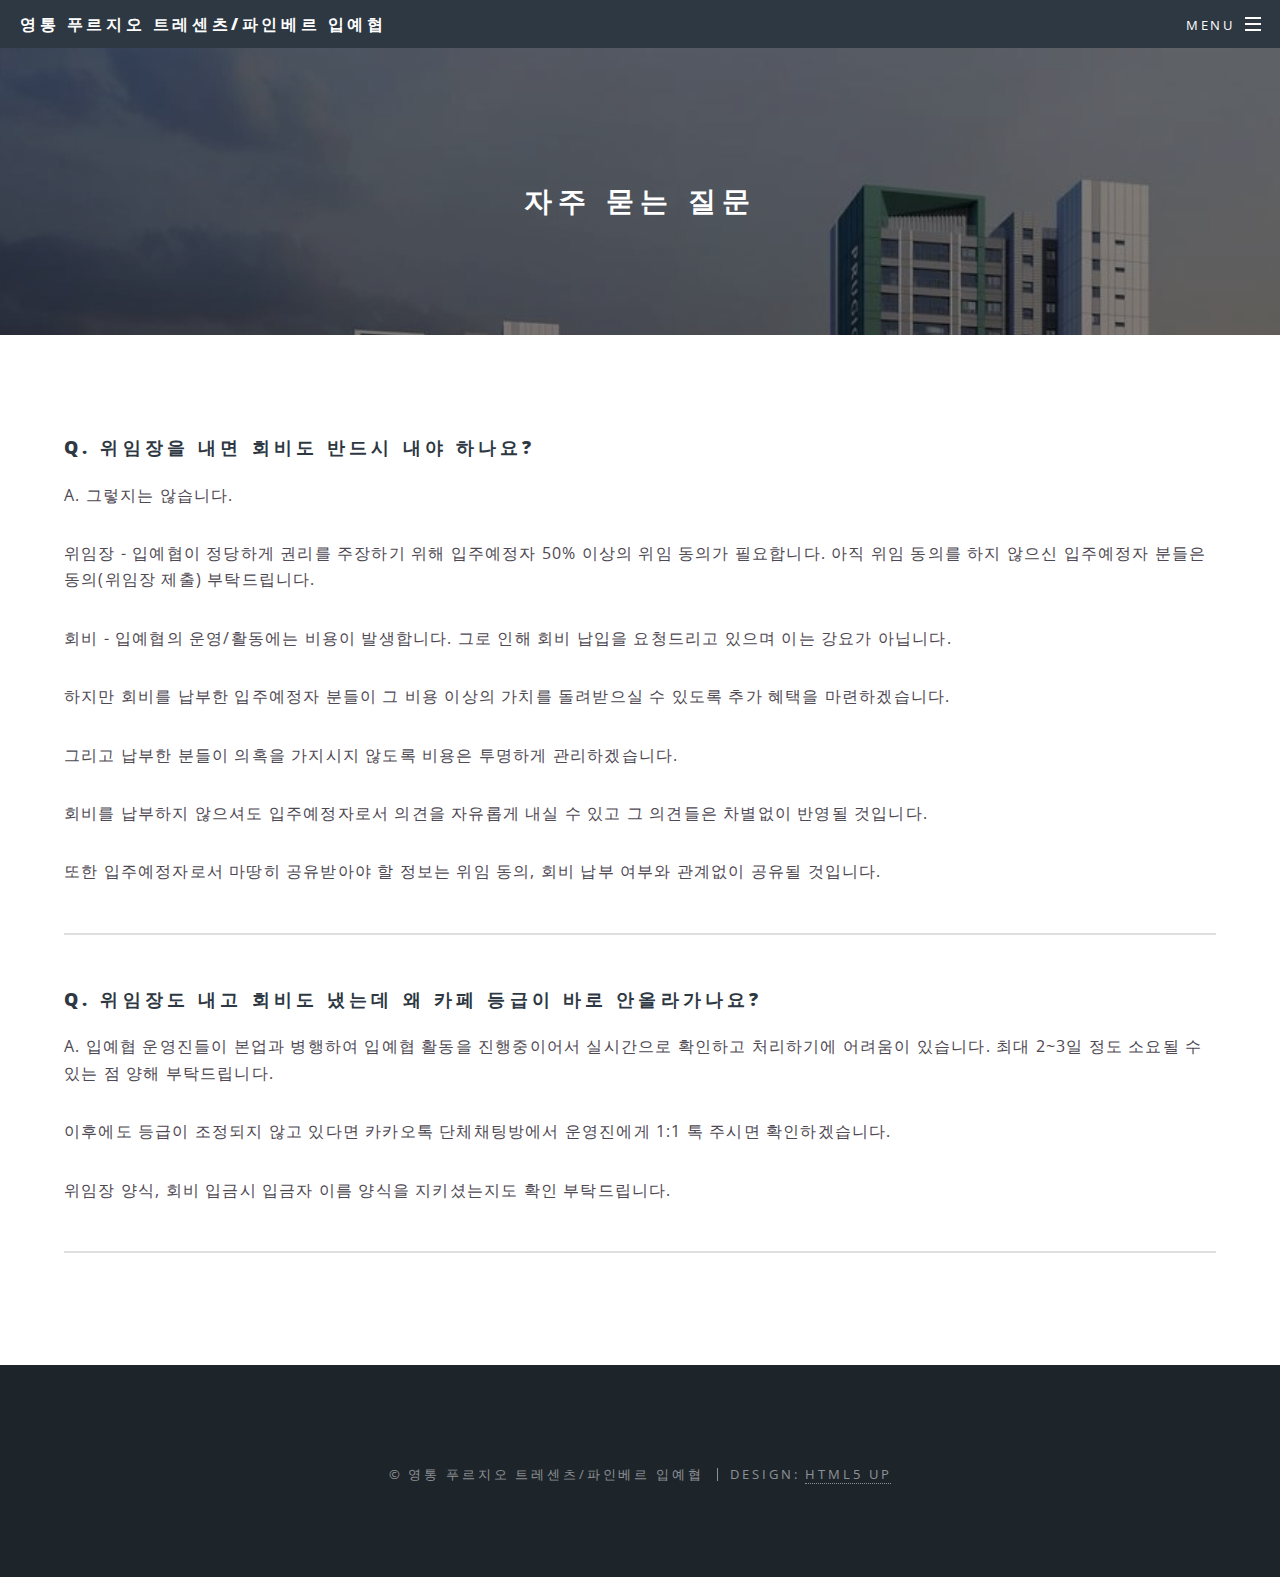
==== commit 1a6bf2c5: "fix(all): Change name" ====
--- a/faq.html
+++ b/faq.html
@@ -19,7 +19,7 @@
 
 				<!-- Header -->
 					<header id="header">
-						<h1><a href="index.html">푸르지오 트레센츠/파인베르 입예협</a></h1>
+						<h1><a href="index.html">영통 푸르지오 트레센츠/파인베르 입예협</a></h1>
 						<nav id="nav">
 							<ul>
 								<li class="special">
@@ -74,7 +74,7 @@
 				<!-- Footer -->
 					<footer id="footer">
 						<ul class="copyright">
-							<li>&copy; 푸르지오 트레센츠/파인베르 입예협</li><li>Design: <a href="http://html5up.net">HTML5 UP</a></li>
+							<li>&copy; 영통 푸르지오 트레센츠/파인베르 입예협</li><li>Design: <a href="http://html5up.net">HTML5 UP</a></li>
 						</ul>
 					</footer>
 
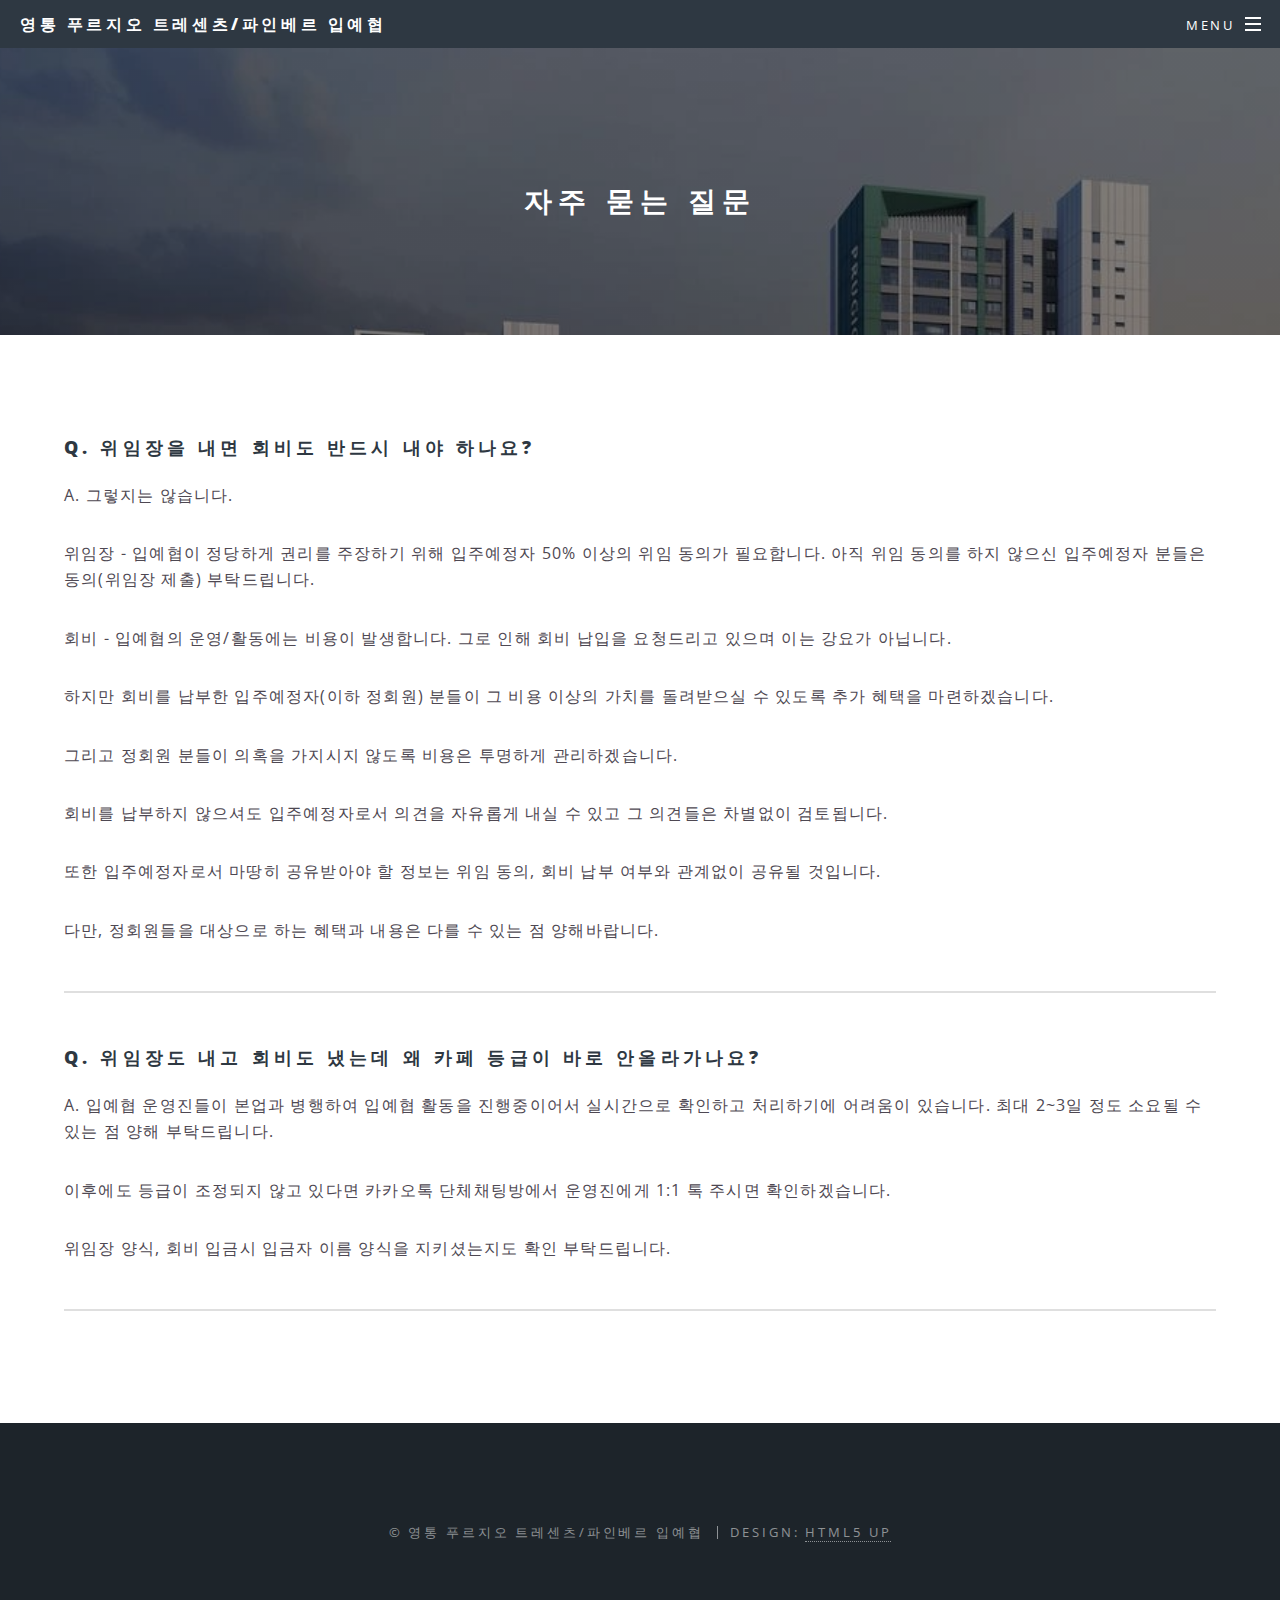
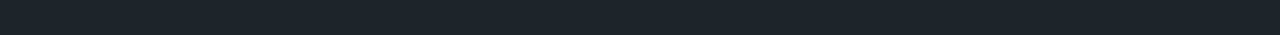
==== commit 807aeb34: "fix(faq): Describe more specific" ====
--- a/faq.html
+++ b/faq.html
@@ -53,10 +53,11 @@
 								<p>A. 그렇지는 않습니다.</p>
 								<p>위임장 - 입예협이 정당하게 권리를 주장하기 위해 입주예정자 50% 이상의 위임 동의가 필요합니다. 아직 위임 동의를 하지 않으신 입주예정자 분들은 동의(위임장 제출) 부탁드립니다.</p>
 								<p>회비 - 입예협의 운영/활동에는 비용이 발생합니다. 그로 인해 회비 납입을 요청드리고 있으며 이는 강요가 아닙니다.</p>
-								<p>하지만 회비를 납부한 입주예정자 분들이 그 비용 이상의 가치를 돌려받으실 수 있도록 추가 혜택을 마련하겠습니다.</p>
-								<p>그리고 납부한 분들이 의혹을 가지시지 않도록 비용은 투명하게 관리하겠습니다.</p>
-								<p>회비를 납부하지 않으셔도 입주예정자로서 의견을 자유롭게 내실 수 있고 그 의견들은 차별없이 반영될 것입니다.</p>
+								<p>하지만 회비를 납부한 입주예정자(이하 정회원) 분들이 그 비용 이상의 가치를 돌려받으실 수 있도록 추가 혜택을 마련하겠습니다.</p>
+								<p>그리고 정회원 분들이 의혹을 가지시지 않도록 비용은 투명하게 관리하겠습니다.</p>
+								<p>회비를 납부하지 않으셔도 입주예정자로서 의견을 자유롭게 내실 수 있고 그 의견들은 차별없이 검토됩니다.</p>
 								<p>또한 입주예정자로서 마땅히 공유받아야 할 정보는 위임 동의, 회비 납부 여부와 관계없이 공유될 것입니다.</p>
+								<p>다만, 정회원들을 대상으로 하는 혜택과 내용은 다를 수 있는 점 양해바랍니다.</p>
 								
 								<hr/>
 
